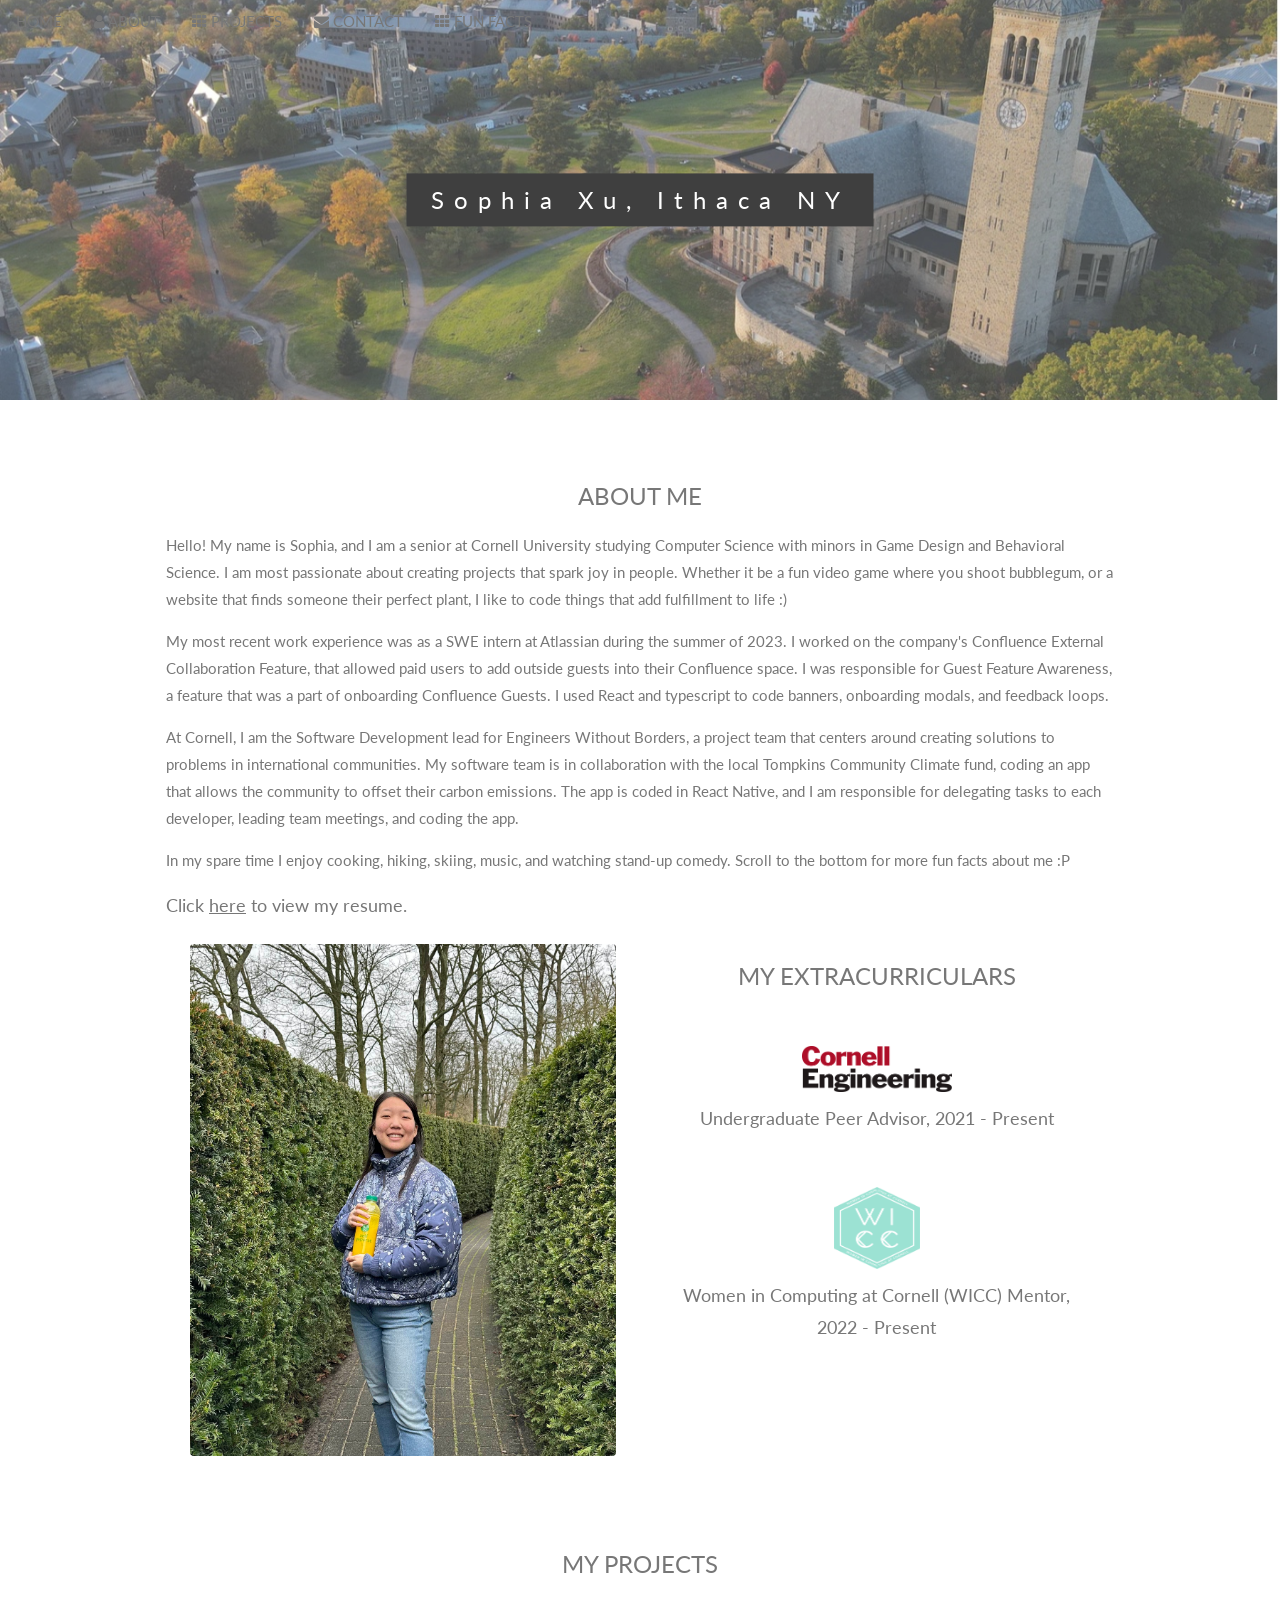
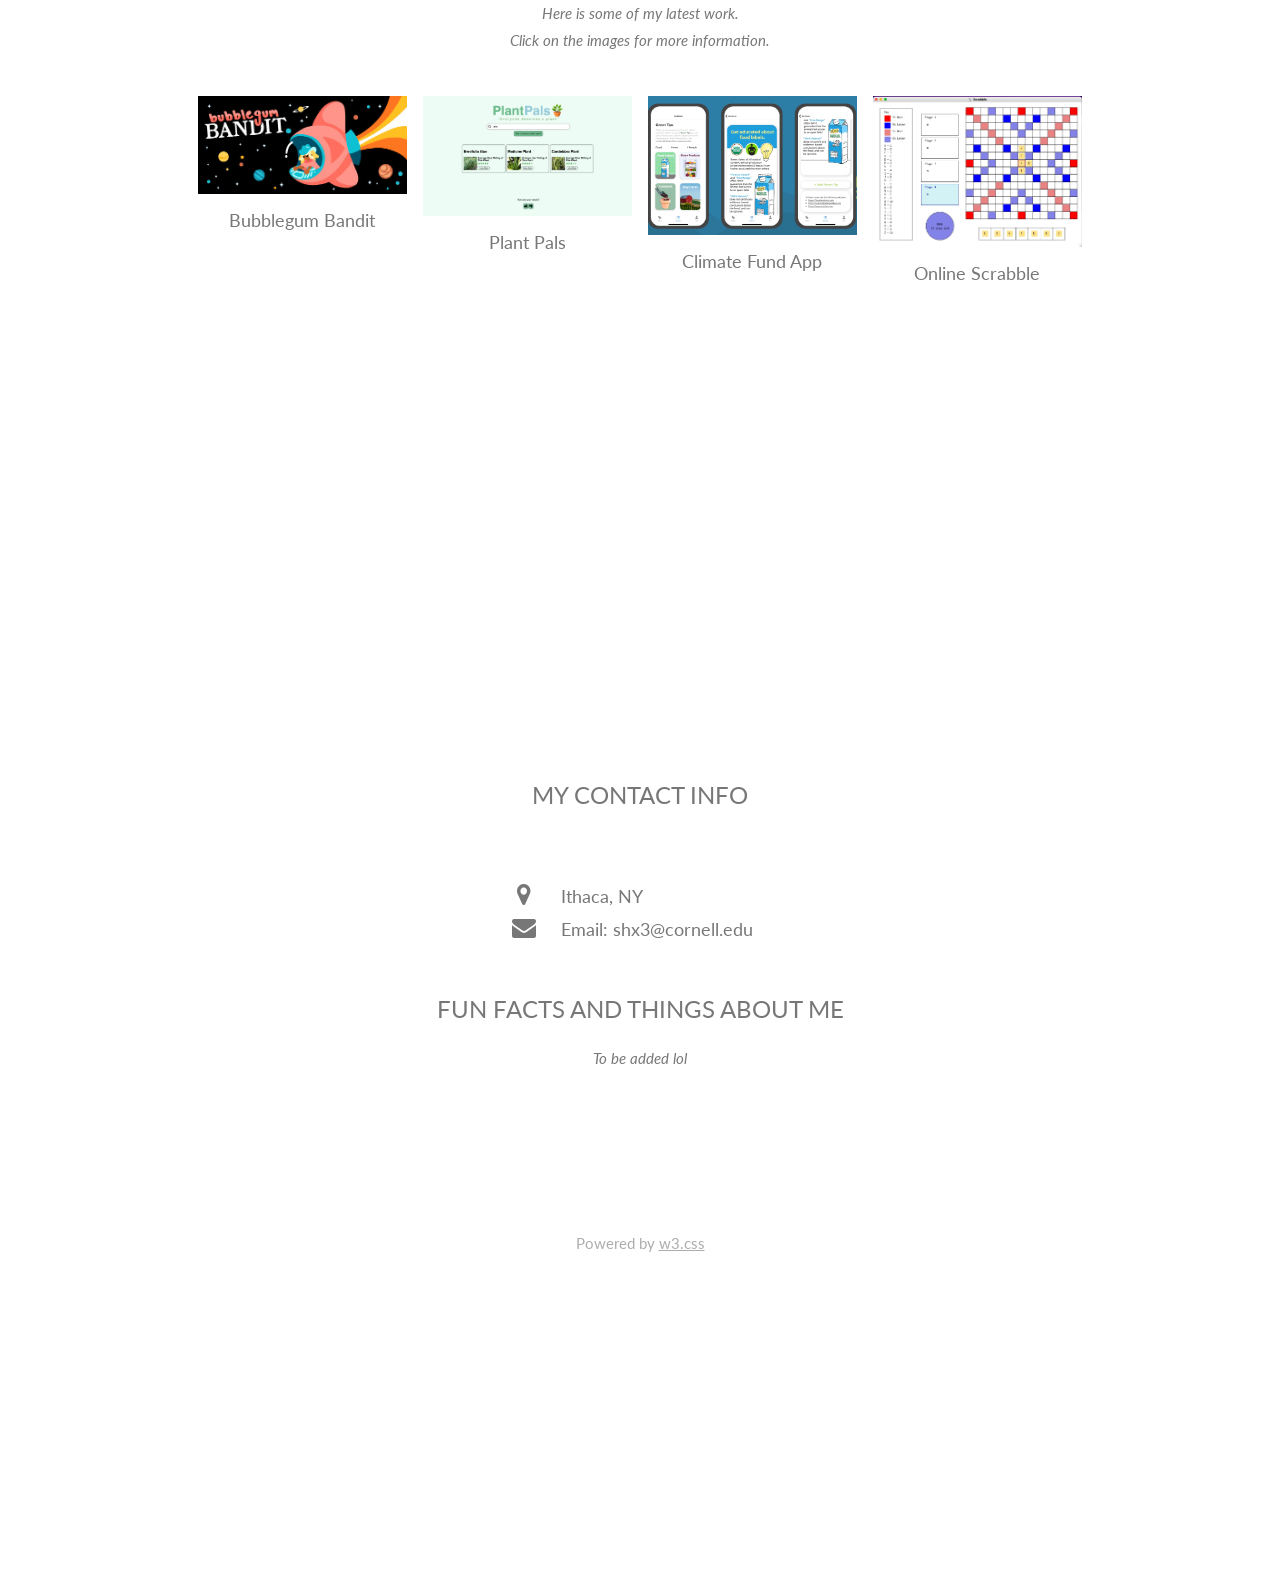
==== index.html @ 461d2df8 "getting rid of number" ====
<!DOCTYPE html>
<html>
<title>Sophia Xu</title>
<meta charset="UTF-8">
<meta name="viewport" content="width=device-width, initial-scale=1">
<link rel="stylesheet" href="https://www.w3schools.com/w3css/4/w3.css">
<link rel="stylesheet" href="https://fonts.googleapis.com/css?family=Lato">
<link rel="stylesheet" href="https://cdnjs.cloudflare.com/ajax/libs/font-awesome/4.7.0/css/font-awesome.min.css">
<link rel="stylesheet" href="main.css">

<body>

  <!-- Navigation bar, at the top of the screen -->
  <div class="nav-top">
    <div class="w3-bar" id="myNavbar">
      <a class="w3-bar-item w3-button w3-hover-black w3-hide-medium w3-hide-large w3-right" href="javascript:void(0);"
        onclick="toggleFunction()" title="Toggle Navigation Menu">
        <i class="fa fa-bars"></i>
      </a>
      <a href="#home" class="w3-bar-item w3-button">HOME</a>
      <a href="#about" class="w3-bar-item w3-button w3-hide-small"><i class="fa fa-user"></i> ABOUT</a>
      <a href="#portfolio" class="w3-bar-item w3-button w3-hide-small"><i class="fa fa-th"></i> PROJECTS</a>
      <a href="#contact" class="w3-bar-item w3-button w3-hide-small"><i class="fa fa-envelope"></i> CONTACT</a>
      <a href="#funFacts" class="w3-bar-item w3-button w3-hide-small"><i class="fa fa-th"></i> FUN FACTS</a>
    </div>

    <!-- Navbar on small screens -->
    <div id="navDemo" class="w3-bar-block w3-white w3-hide w3-hide-large w3-hide-medium">
      <a href="#about" class="w3-bar-item w3-button" onclick="toggleFunction()">ABOUT</a>
      <a href="#portfolio" class="w3-bar-item w3-button" onclick="toggleFunction()">PROJECTS</a>
      <a href="#contact" class="w3-bar-item w3-button" onclick="toggleFunction()">CONTACT</a>
      <a href="#funFacts" class="w3-bar-item w3-button" onclick="toggleFunction()">FUN FACTS</a>
    </div>
  </div>

  <!-- First Parallax Image with Logo Text -->
  <div class="bgimg-1 w3-display-container w3-opacity-min" id="home">
    <div class="w3-display-middle" style="white-space:nowrap;">
      <span class="w3-center w3-padding-large w3-black w3-xlarge w3-wide w3-animate-opacity">Sophia <span
          class="w3-hide-small">Xu, Ithaca NY</span>
    </div>
  </div>

  <!-- Container (About Section) -->
  <div class="w3-content w3-container w3-padding-64" id="about">
    <h3 class="w3-center">ABOUT ME</h3>
    <p>Hello! My name is Sophia, and I am a senior at Cornell University studying
      Computer Science with minors in Game Design and Behavioral Science. I am most passionate about
      creating projects that spark joy in people. Whether it be a fun video game where you shoot bubblegum, or
      a website that finds someone their perfect plant, I like to code things that add fulfillment to life :) </p>
    <p>My most recent work experience was as a
      SWE intern at Atlassian during the summer of 2023. I worked on the company's Confluence External Collaboration
      Feature,
      that allowed paid users to add outside guests into their Confluence space. I was responsible for Guest Feature
      Awareness,
      a feature that was a part of onboarding Confluence Guests. I used React and typescript to code banners, onboarding
      modals, and feedback loops.
    </p>
    <p>At Cornell, I am the Software Development lead for Engineers Without Borders, a project team that centers around
      creating solutions to problems in international communities. My software team is in collaboration with the local
      Tompkins
      Community Climate fund, coding an app that allows the community to offset their carbon emissions. The app is coded
      in React
      Native, and I am responsible for delegating tasks to each developer, leading team meetings, and coding
      the
      app.
    </p>
    In my spare time I enjoy cooking, hiking,
    skiing, music, and watching stand-up comedy. Scroll to the bottom for more fun facts about me :P</p>
    <h5>Click <a href="https://drive.google.com/file/d/1Q5O84pwkbT2exUY-fGKx2P0pLWuZEbVf/view?usp=sharing"
        title="resume" target="_blank" class="w3-hover-text-green">here</a> to view my resume.</h5>
    <div class="w3-row">
      <div class="w3-col m6 w3-center w3-padding-large">
        <img src="images/myphoto.jpg" class="w3-round w3-image" alt="Photo of Me" width="500" height="250">
      </div>

      <!-- Hide this text on small devices -->
      <div class="w3-col m6 w3-hide-small w3-padding-large Ecolumn">
        <h3 class="w3-center">MY EXTRACURRICULARS</h3>
        <div class="w3-col">
          <img src="images/CornellEngineering.png" class="EImage" alt="Cornell Engineering Photo">
          <h5 class="Etext">Undergraduate Peer Advisor, 2021 - Present</h5>
        </div>
        <div class="w3-col">
          <img src="images/wicc.png" class="WICCImage" alt="WICC Photo">
          <h5 class="Etext">Women in Computing at Cornell (WICC) Mentor, 2022 - Present</h5>
        </div>
      </div>
    </div>

    <!-- Container (Portfolio Section) -->
    <div class="w3-content w3-container w3-padding-64" id="portfolio">
      <h3 class="w3-center">MY PROJECTS</h3>
      <p class="w3-center"><em>Here is some of my latest work.<br> Click on the images for more information.</em></p>
      <br>

      <!-- Responsive Grid. Four columns on tablets, laptops and desktops. Will stack on mobile devices/small screens (100% width) -->
      <div class="w3-row-padding w3-center">
        <div class="w3-col m3">
          <img src="images/bubblegumBandit.jpeg" style="width:100%"
            onclick="document.getElementById('id01').style.display='block'" class="w3-hover-opacity">
          <h5>Bubblegum Bandit</h5>
        </div>

        <div class="w3-col m3">
          <img src="images/plantPalThumb.png" style="width:100%"
            onclick="document.getElementById('id02').style.display='block'" class="w3-hover-opacity">
          <h5>Plant Pals</h5>
        </div>

        <div class="w3-col m3">
          <img src="images/appScreenshot.jpg" style="width:100%"
            onclick="document.getElementById('id03').style.display='block'" class="w3-hover-opacity">
          <h5>Climate Fund App</h5>
        </div>

        <div class="w3-col m3">
          <img src="images/Scrabble.jpg" style="width:100%"
            onclick="document.getElementById('id04').style.display='block'" class="w3-hover-opacity">
          <h5>Online Scrabble</h5>
        </div>

        <!-- The bubblegum bandit Modal -->
        <div id="id01" class="w3-modal">
          <div class="w3-modal-content">
            <div class="w3-container">
              <span onclick="document.getElementById('id01').style.display='none'"
                class="w3-button w3-display-topright">&times;</span>
              <h2>Bubblegum Bandit</h2>
              <img src="images/bubblegumBandit.jpeg">
              <h4><strong>Tools and Skills:</strong> Java, libgdx, Game Development</h4>
              <h5 style="margin-top:0.5cm;">Embody a space pirate who wreaks havoc by flipping gravity and sticking
                enemies with bubblegum!</h5>
              <h6>Bubblegum Bandit is an action platformer that I created alongside seven other team members over the
                span of three months. I was
                responsible for coding much of the physics and player mechanics of the game - most notably,
                all of the gum mechanics (how it shoots, sticks, and feels) were implemented by me. It was coded in
                Java using the libgdx library, and is the project I am most proud of - not only because
                it's my most complex, but it's simply super
                fun to play!
              </h6>
              <h4>Play it on Steam <a href="https://store.steampowered.com/app/2460680/Bubblegum_Bandit/" title="steam"
                  target="_blank" class="w3-hover-text-green">here!</a></h4>
            </div>
          </div>
        </div>

        <!-- The Plant Pals Modal -->
        <div id="id02" class="w3-modal">
          <div class="w3-modal-content">
            <div class="w3-container">
              <span onclick="document.getElementById('id02').style.display='none'"
                class="w3-button w3-display-topright">&times;</span>
              <h2>Plant Pals</h2>
              <img style="width:60%" src="images/plantPalThumb.png">
              <h4><strong>Tools and Skills:</strong> Python, Javascript, HTML/CSS</h4>
              <h5 style="margin-top:0.5cm;">Everyone Deserves a Plant</h5>
              <h6>Plant Pals operates as a search engine that allows users to find their ideal indoor plant depending on
                the characteristics they search (ie has flowers, little watering, etc.). The backend utilized text
                querying concepts
                such as cosine similarity and jaccard to match the user's typed input to a plant's description.
                Additionally,
                Rocchio's algorithm was
                used so that users could improve their search results depending on whether they liked the ones they were
                given.
              </h6>
              <h4>Github repo <a href="https://github.com/lyradsouza/4300-Plant-Pals" title="repo" target="_blank"
                  class="w3-hover-text-green">here</a></h4>
            </div>
          </div>
        </div>

        <!-- The Climate Fund Modal -->
        <div id="id03" class="w3-modal">
          <div class="w3-modal-content">
            <div class="w3-container">
              <span onclick="document.getElementById('id03').style.display='none'"
                class="w3-button w3-display-topright">&times;</span>
              <h2>Climate Fund App</h2>
              <img style="height:50%; width:60%; margin-bottom: 1cm;" src="images/appScreenshot.jpg">
              <img style="height:50%; width:60%" src="images/react.jpg">
              <h4><strong>Tools and Skills:</strong> React Native, Team Leadership, Organization</h4>
              <h6>This app is a project I've made with my project team, Engineers Without Borders. It is
                in collaboration with the Thompkins Finger Lakes Climate Fund. Using the app, users can offset their
                carbon emissions by donating a corresponding amount of money to the Climate Fund, which
                uses the money to support local green projects. I am the
                Software Lead of the project, using Jira to delegate tasks and ensuring communication
                between the designers and programmers on the team. Within the code, I was responsible for
                ensuring the app could scale across all device sizes, as well as coding a large part of the users
                personal
                profile and history.
              </h6>
              <h4 style="margin-bottom: 2cm;">It is coming to the App Store soon!</h4>
            </div>
          </div>
        </div>

        <!-- The Online Scrabble Modal -->
        <div id="id04" class="w3-modal">
          <div class="w3-modal-content">
            <div class="w3-container">
              <span onclick="document.getElementById('id04').style.display='none'"
                class="w3-button w3-display-topright">&times;</span>
              <h2>Online Scrabble</h2>
              <img style="width:60%" src="images/Scrabble.jpg">
              <h4><strong>Tools and Skills:</strong> OCaml, OCaml graphics</h4>
              <h6>This game mimics online Scrabble, in which players can pass a computer around
                to play. It was coded in Ocaml, a functional programming language, and displayed using
                OCaml graphics. I worked with two others on this project.
                I coded the functionality of the player tiles, ie how the user clicks
                and drags them, as well as how each player's tiles are stored in the backend. The game
                also has an automated scoring system, which I contributed a large part of.
              </h6>
              <h4>Github repo <a href="https://github.com/sophiahxu/Online_scrabble" title="repo" target="_blank"
                  class="w3-hover-text-green">here</a></h4>
            </div>
          </div>
        </div>
      </div>

      <!-- Modal for full size images on click-->
      <div id="modal01" class="w3-modal w3-black" onclick="this.style.display='none'">
        <span class="w3-button w3-large w3-black w3-display-topright" title="Close Modal Image"><i
            class="fa fa-remove"></i></span>
        <div class="w3-modal-content w3-animate-zoom w3-center w3-transparent w3-padding-64">
          <img id="img01" class="w3-image">
          <p id="caption" class="w3-opacity w3-large"></p>
        </div>
      </div>

      <!-- Third Parallax Image with Portfolio Text -->
      <div class="bgimg-3 w3-display-container w3-opacity-min">
        <div class="w3-display-middle">
          <span class="w3-xxlarge w3-text-white w3-wide">CONTACT</span>
        </div>
      </div>

      <!-- Container (Contact Section) -->
      <div class="w3-content w3-container w3-padding-64" id="contact">
        <h3 class="w3-center">MY CONTACT INFO</h3>
        <div class="w3-row w3-padding-32 w3-section">
          <div class="w3-col m4 w3-container">
            <img src="images/space.jpg" class="w3-image w3-round" style="width:100%">
          </div>
          <div class="w3-col m8 w3-panel">
            <div class="w3-large w3-margin-bottom">
              <i class="fa fa-map-marker fa-fw w3-hover-text-black w3-xlarge w3-margin-right"></i> Ithaca, NY<br>
              <i class="fa fa-envelope fa-fw w3-hover-text-black w3-xlarge w3-margin-right"></i> Email:
              shx3@cornell.edu<br>
            </div>
          </div>

          <div class="w3-content w3-container w3-padding-64" id="funFacts">
            <h3 class="w3-center">FUN FACTS AND THINGS ABOUT ME</h3>
            <p class="w3-center"><em>To be added lol</em></p>
          </div>

          <!-- Footer -->
          <footer class="w3-center w3-padding-64 w3-opacity w3-hover-opacity-off">
            <p>Powered by <a href="https://www.w3schools.com/w3css/default.asp" title="W3.CSS" target="_blank"
                class="w3-hover-text-green">w3.css</a></p>
          </footer>

          <script>
            // Modal Image Gallery
            function onClick(element) {
              document.getElementById("img01").src = element.src;
              document.getElementById("modal01").style.display = "block";
              var captionText = document.getElementById("caption");
              captionText.innerHTML = element.alt;
            }

            // Change style of navbar on scroll
            window.onscroll = function () { myFunction() };
            function myFunction() {
              var navbar = document.getElementById("myNavbar");
              if (document.body.scrollTop > 100 || document.documentElement.scrollTop > 100) {
                navbar.className = "w3-bar" + " w3-card" + " w3-animate-top" + " w3-white";
              } else {
                navbar.className = navbar.className.replace(" w3-card w3-animate-top w3-white", "");
              }
            }

            // Used to toggle the menu on small screens when clicking on the menu button
            function toggleFunction() {
              var x = document.getElementById("navDemo");
              if (x.className.indexOf("w3-show") == -1) {
                x.className += " w3-show";
              } else {
                x.className = x.className.replace(" w3-show", "");
              }
            }
          </script>

</body>

</html>
---- main.css ----
body,
  h1,
  h2,
  h3,
  h4,
  h5,
  h6 {
    font-family: "Lato", sans-serif;
  }

  body,
  html {
    height: 100%;
    color: #777;
    line-height: 1.8;
  }

  /* Create a Parallax Effect */
  .bgimg-1,
  .bgimg-2,
  .bgimg-3 {
    background-attachment: fixed;
    background-position: center;
    background-repeat: no-repeat;
    background-size: cover;
  }

  /* First image (Logo. Full height) */
  .bgimg-1 {
    background-image: url('images/Cornell_img.jpg');
    min-height: 100%;
  }

  /* Second image (Portfolio) */
  .bgimg-2 {
    background-image: url("images/Cornell_img.jpg");
    min-height: 400px;
  }

  /* Third image (Contact) */
  .bgimg-3 {
    background-image: url("images/Falls.jpg");
    min-height: 400px;
  }

  .w3-wide {
    letter-spacing: 10px;
  }

  .w3-hover-opacity {
    cursor: pointer;
  }

  /* Turn off parallax scrolling for tablets and phones */
  @media only screen and (max-device-width: 1600px) {

    .bgimg-1,
    .bgimg-2,
    .bgimg-3 {
      background-attachment: scroll;
      min-height: 400px;
    }
  }

  .EImage {
    display: block;
    margin-left: auto;
    margin-right: auto;
    width: 35%;
    height: 45%
  }

  .WICCImage {
    display: block;
    margin-left: auto;
    margin-right: auto;
    width: 20%;
    height: 45%
  }

  .Etext {
    padding-top: "50%";
    text-align: center;
  }

  .Ecolumn {
    display: flex;
    justify-content: space-between;
    flex-direction: column;
    height: 450px;
  }

  .nav-top {
    position: fixed;
    width: 100%;
    z-index: 1;
    top: 0
  }
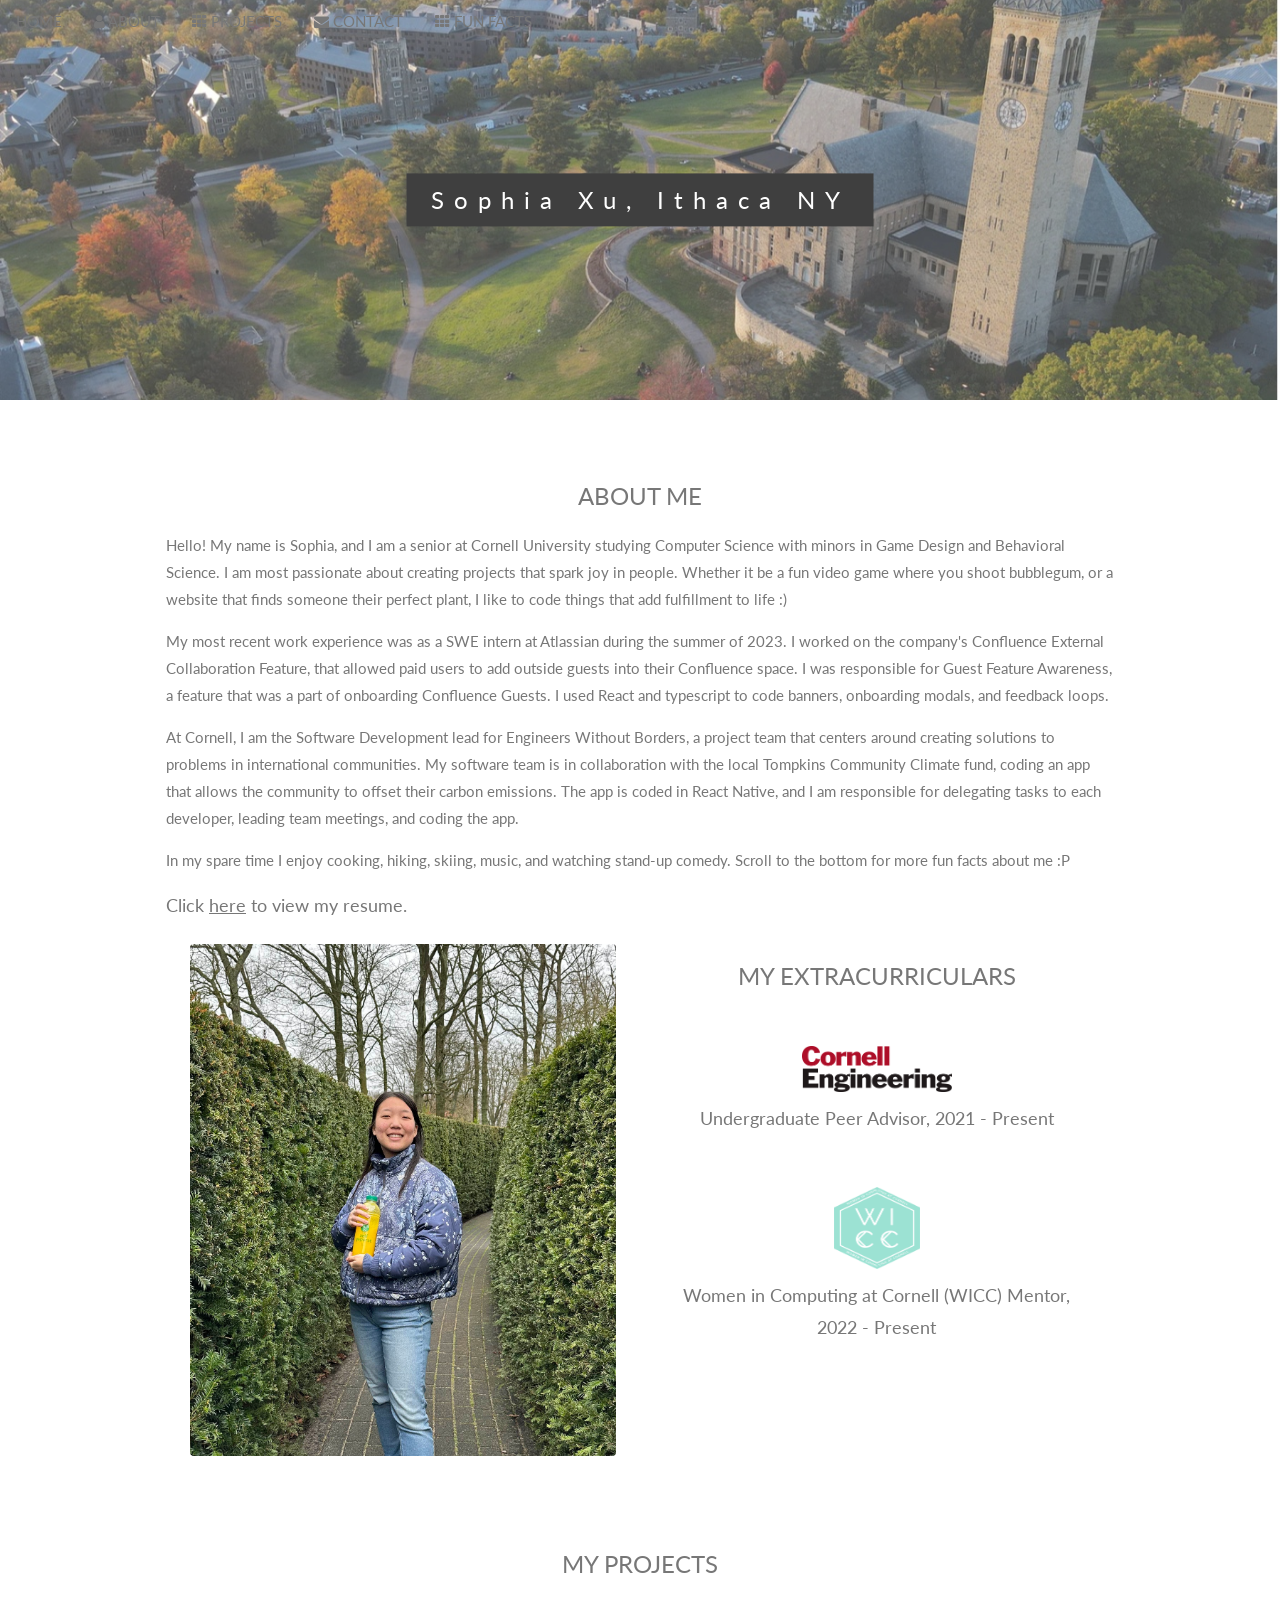
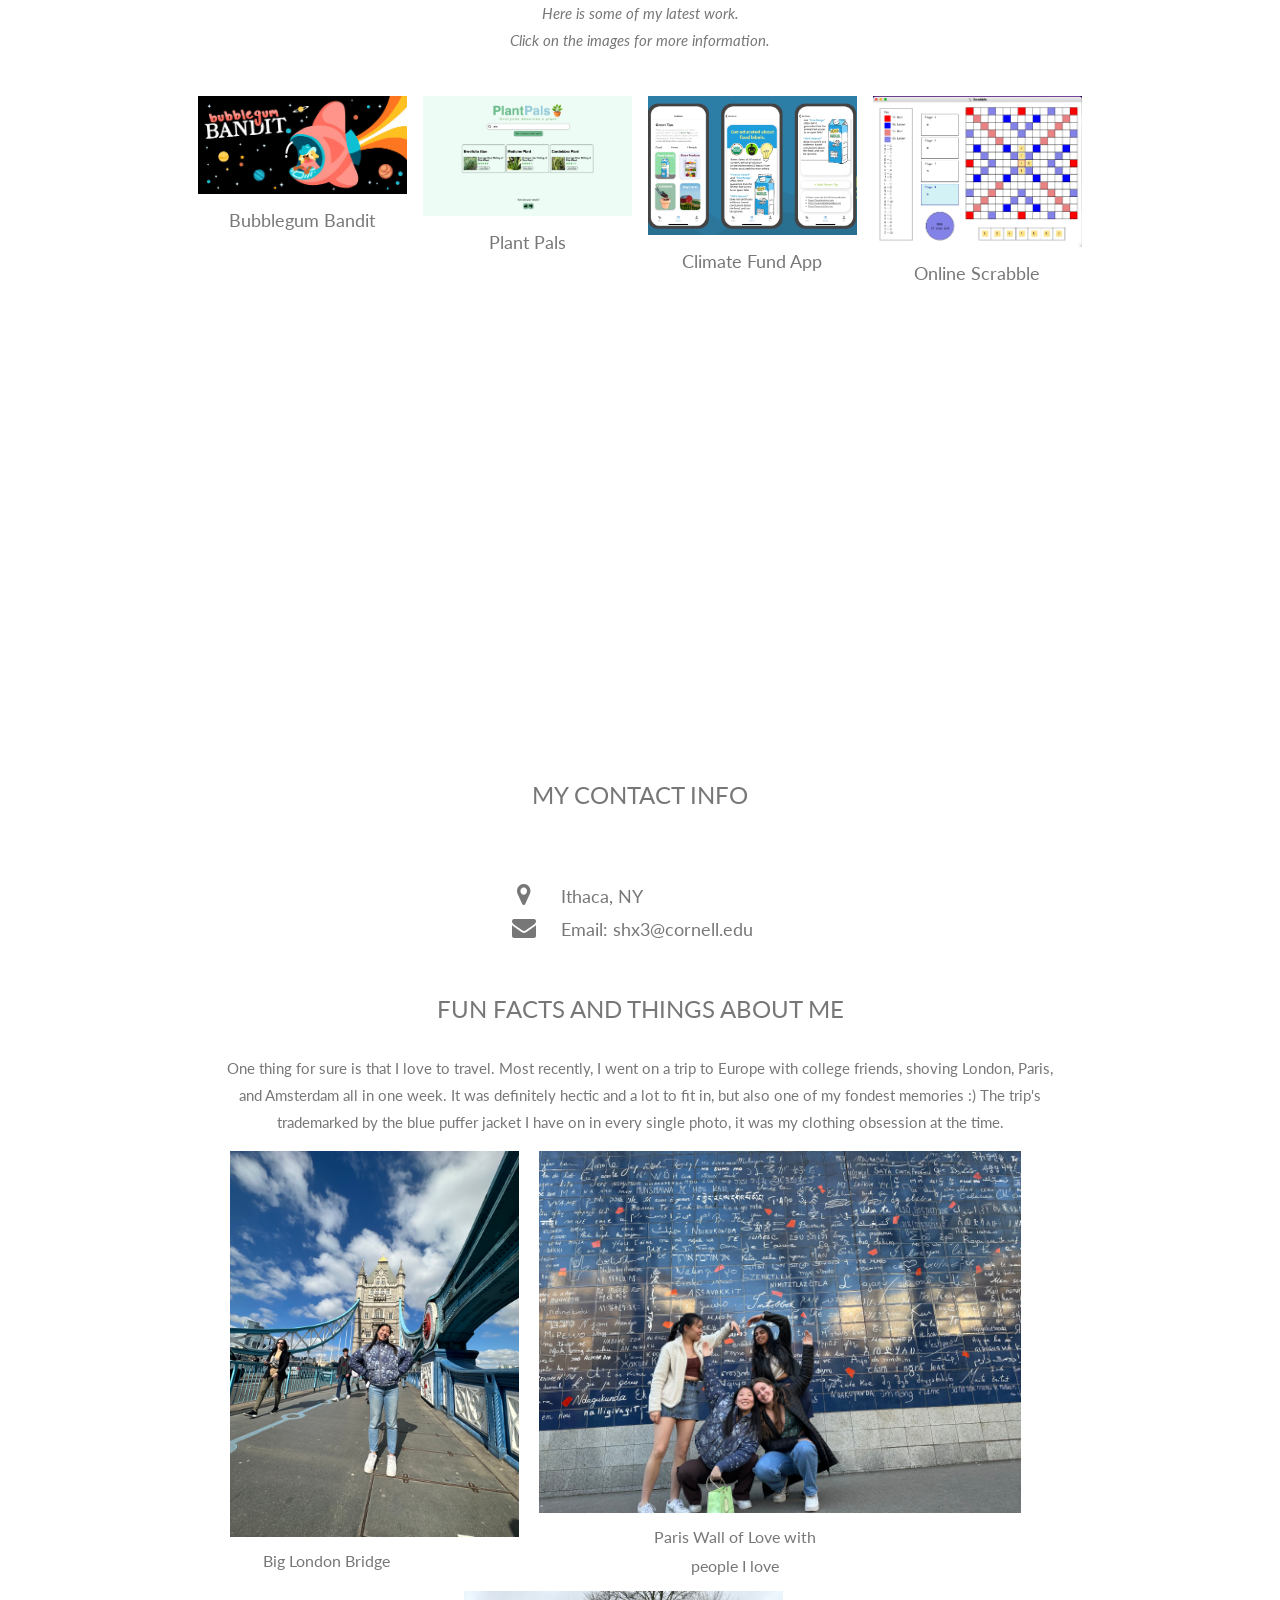
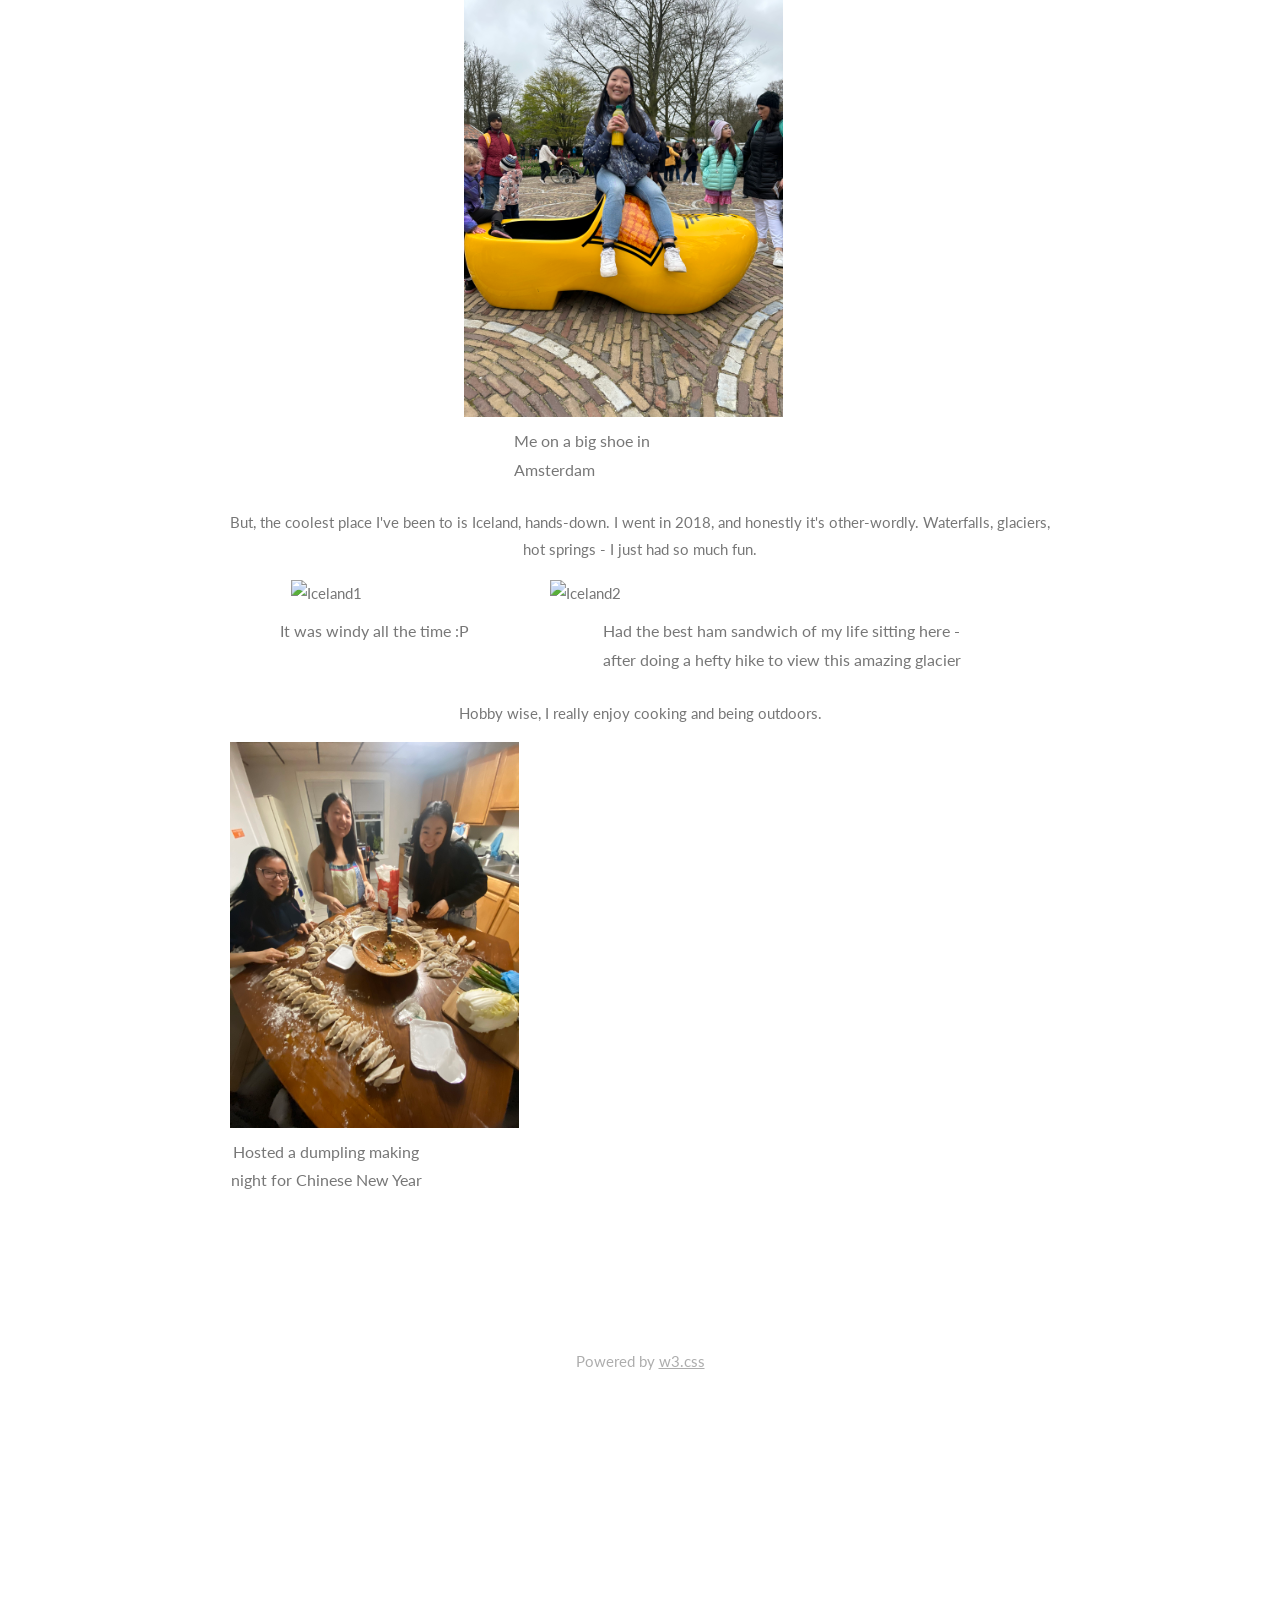
==== commit 409760c7: "some fun facts" ====
--- a/index.html
+++ b/index.html
@@ -67,8 +67,8 @@
     </p>
     In my spare time I enjoy cooking, hiking,
     skiing, music, and watching stand-up comedy. Scroll to the bottom for more fun facts about me :P</p>
-    <h5>Click <a href="https://drive.google.com/file/d/1Q5O84pwkbT2exUY-fGKx2P0pLWuZEbVf/view?usp=sharing"
-        title="resume" target="_blank" class="w3-hover-text-green">here</a> to view my resume.</h5>
+    <h5>Click <a href="images/SophiaXuResume.pdf" title="resume" target="_blank" class="w3-hover-text-green">here</a> to
+      view my resume.</h5>
     <div class="w3-row">
       <div class="w3-col m6 w3-center w3-padding-large">
         <img src="images/myphoto.jpg" class="w3-round w3-image" alt="Photo of Me" width="500" height="250">
@@ -252,7 +252,52 @@
 
           <div class="w3-content w3-container w3-padding-64" id="funFacts">
             <h3 class="w3-center">FUN FACTS AND THINGS ABOUT ME</h3>
-            <p class="w3-center"><em>To be added lol</em></p>
+            <div class="w3-row-padding w3-center">
+              <p>One thing for sure is that I love to travel. Most recently, I went on a trip to Europe with college
+                friends, shoving London, Paris, and Amsterdam all in one week. It was definitely hectic and a lot to fit
+                in, but
+                also one of my fondest memories :) The trip's trademarked by the blue puffer jacket I have on in every
+                single
+                photo, it was my clothing obsession at the time.
+              </p>
+              <div class="w3-col m3">
+                <img src="images/london.jpg" alt="Me in London" style="width:150%;">
+                <h6>Big London Bridge</h6>
+              </div>
+
+              <div class="w3-col m3">
+                <img src="images/paris.jpg" alt="Friends and I at Paris Wall of Love"
+                  style="width:250%; margin-left: 100px;">
+                <h6 style="margin-left: 200px; width:100%">Paris Wall of Love with people I love</h6>
+              </div>
+            </div>
+            <div class="w3-col m3">
+              <img src="images/amsterdam.jpg" alt="Me on Big Shoe" style="width:150%; margin-left: 250px;">
+              <h6 style="margin-left: 300px; width: 100%">Me on a big shoe in Amsterdam</h6>
+            </div>
+            <div class="w3-row-padding w3-center">
+              <p>But, the coolest place I've been to is Iceland, hands-down. I went in 2018, and honestly it's
+                other-wordly. Waterfalls, glaciers, hot springs - I just had so much fun.
+              </p>
+              <div class="w3-col m3">
+                <img src="images/iceland1.jpg" alt="Iceland1" style="width:150%;">
+                <h6 style="width: 150%;">It was windy all the time :P</h6>
+              </div>
+
+              <div class="w3-col m3">
+                <img src="images/iceland2.jpg" alt="Iceland2" style="width:250%; margin-left: 100px;">
+                <h6 style="margin-left: 150px; width:200%">Had the best
+                  ham sandwich of my life sitting here - after doing a hefty hike to view this amazing glacier</h6>
+              </div>
+            </div>
+            <div class="w3-row-padding w3-center">
+              <p>Hobby wise, I really enjoy cooking and being outdoors.
+              </p>
+              <div class="w3-col m3">
+                <img src="images/dumplingMaking.jpg" alt="Me in London" style="width:150%;">
+                <h6>Hosted a dumpling making night for Chinese New Year</h6>
+              </div>
+            </div>
           </div>
 
           <!-- Footer -->
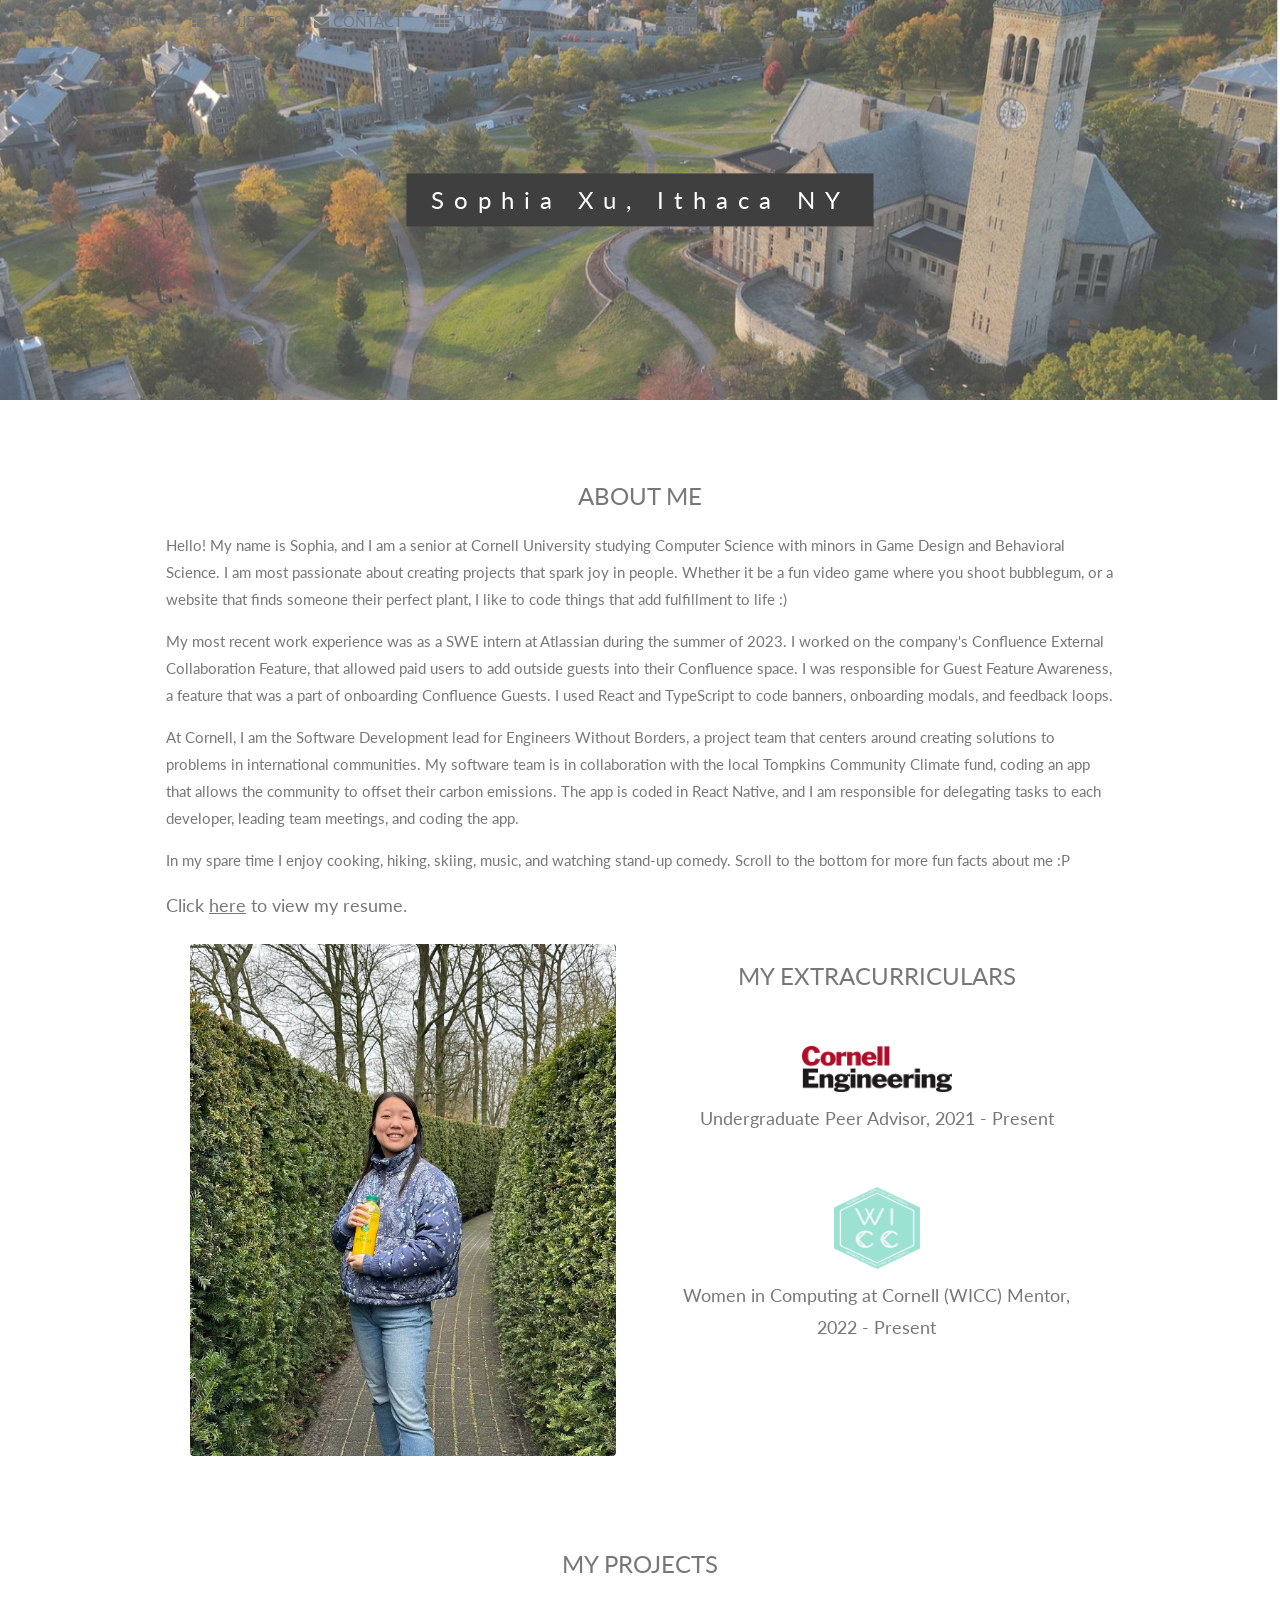
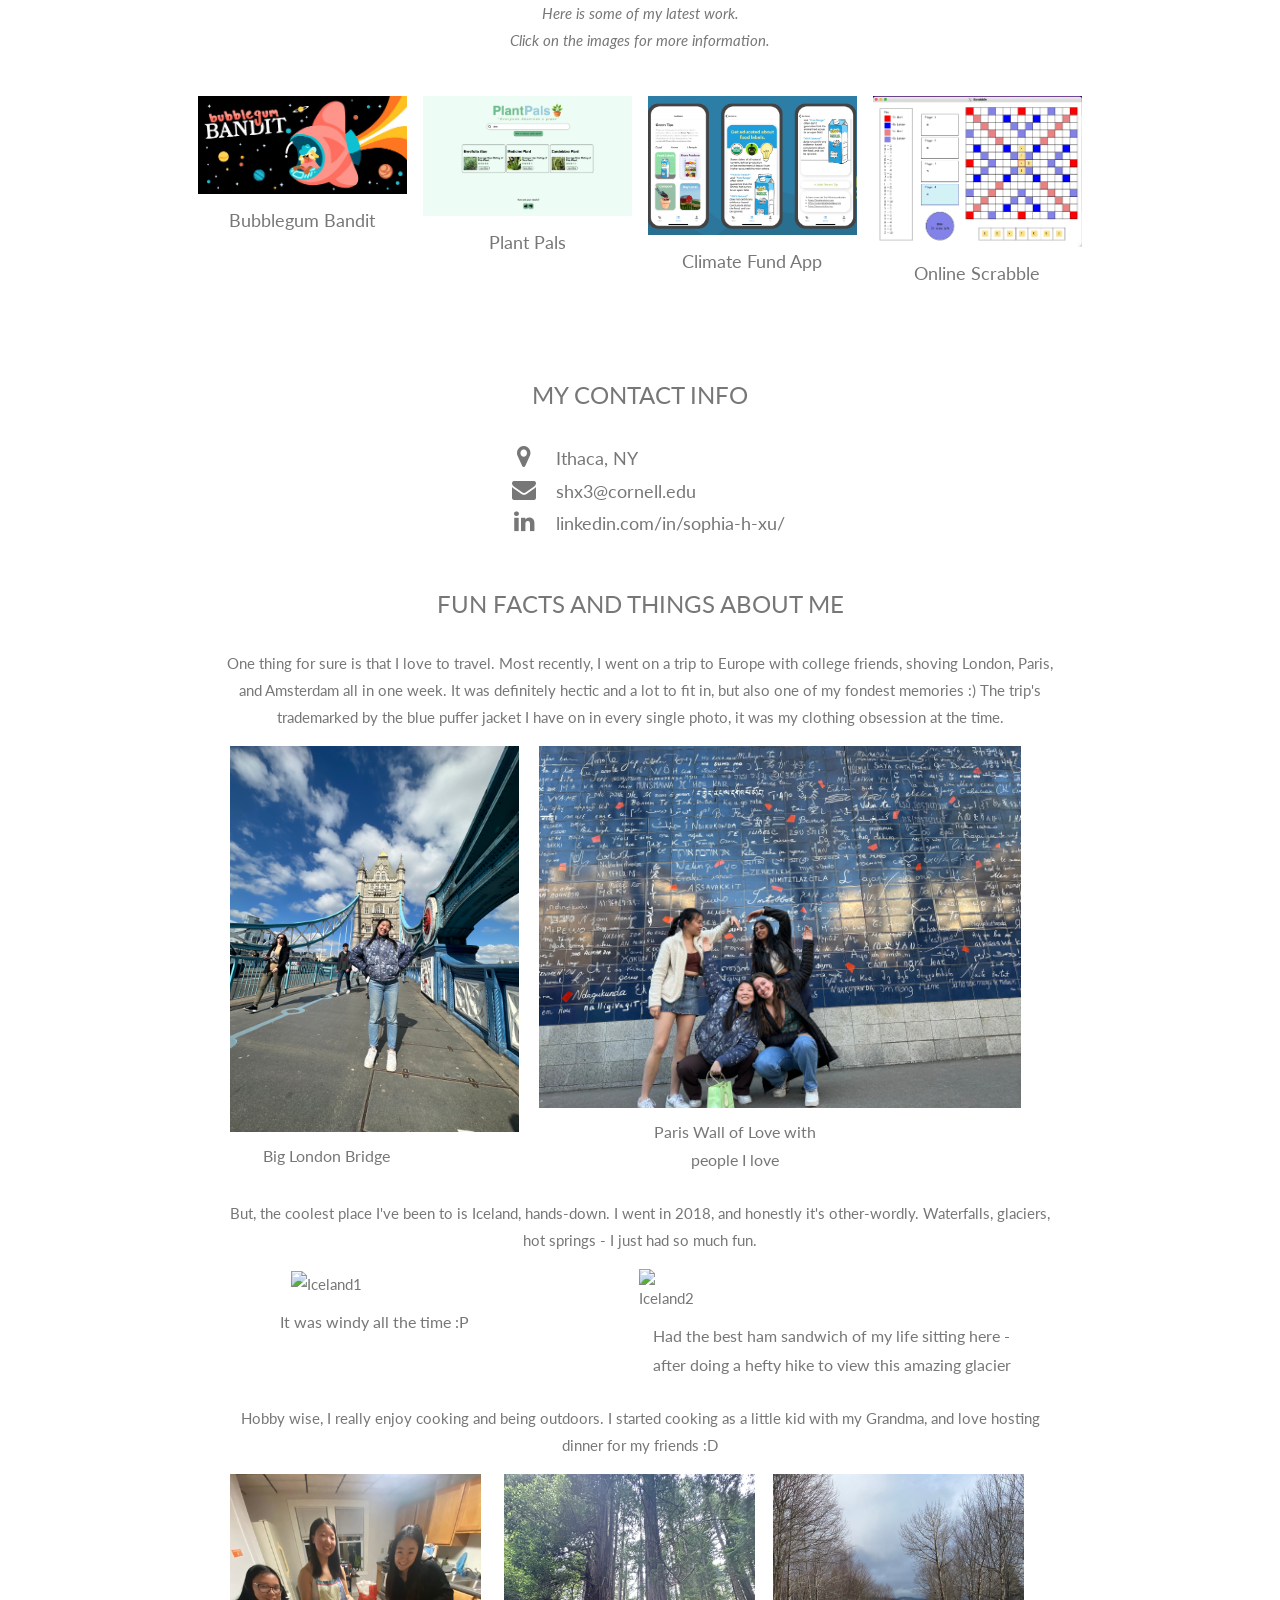
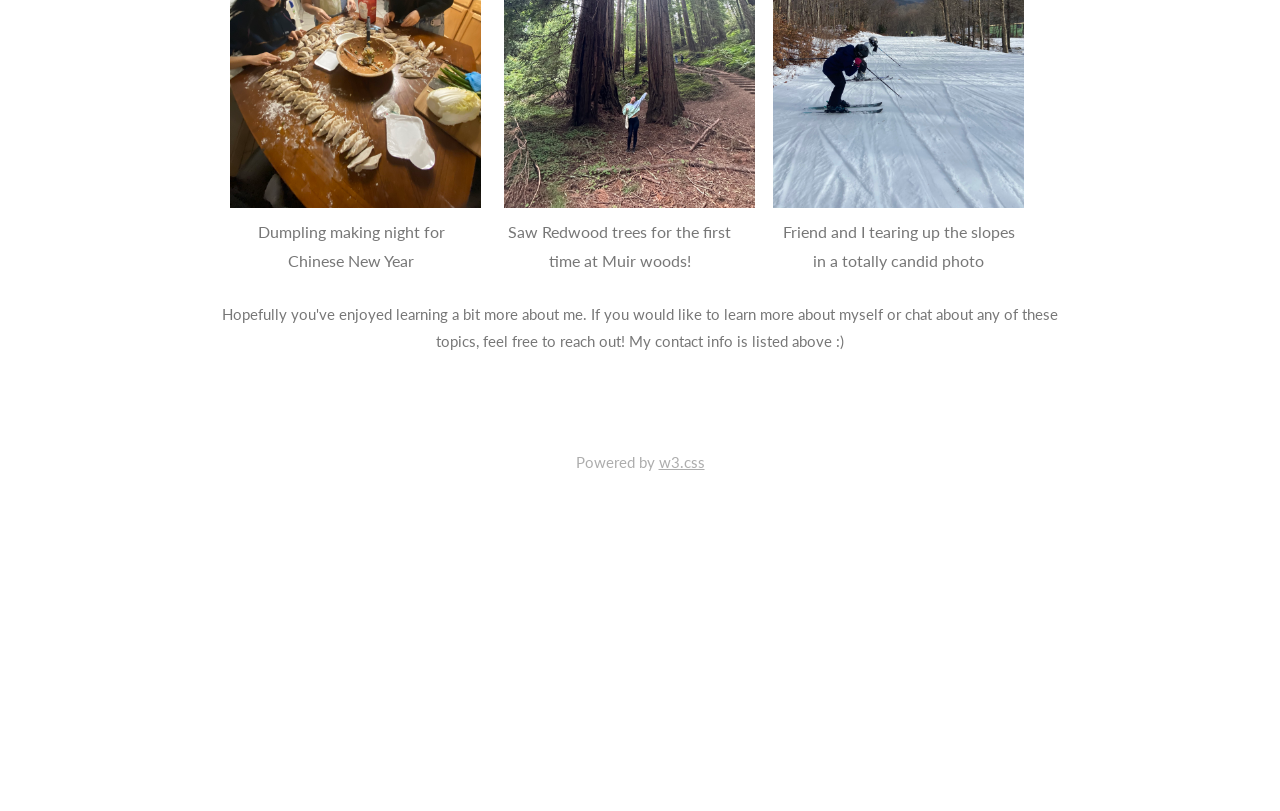
==== commit b4c2f1d3: "finishing website" ====
--- a/index.html
+++ b/index.html
@@ -53,7 +53,7 @@
       Feature,
       that allowed paid users to add outside guests into their Confluence space. I was responsible for Guest Feature
       Awareness,
-      a feature that was a part of onboarding Confluence Guests. I used React and typescript to code banners, onboarding
+      a feature that was a part of onboarding Confluence Guests. I used React and TypeScript to code banners, onboarding
       modals, and feedback loops.
     </p>
     <p>At Cornell, I am the Software Development lead for Engineers Without Borders, a project team that centers around
@@ -228,76 +228,79 @@
         </div>
       </div>
 
-      <!-- Third Parallax Image with Portfolio Text -->
-      <div class="bgimg-3 w3-display-container w3-opacity-min">
-        <div class="w3-display-middle">
-          <span class="w3-xxlarge w3-text-white w3-wide">CONTACT</span>
-        </div>
-      </div>
-
       <!-- Container (Contact Section) -->
       <div class="w3-content w3-container w3-padding-64" id="contact">
         <h3 class="w3-center">MY CONTACT INFO</h3>
-        <div class="w3-row w3-padding-32 w3-section">
-          <div class="w3-col m4 w3-container">
-            <img src="images/space.jpg" class="w3-image w3-round" style="width:100%">
-          </div>
-          <div class="w3-col m8 w3-panel">
-            <div class="w3-large w3-margin-bottom">
-              <i class="fa fa-map-marker fa-fw w3-hover-text-black w3-xlarge w3-margin-right"></i> Ithaca, NY<br>
-              <i class="fa fa-envelope fa-fw w3-hover-text-black w3-xlarge w3-margin-right"></i> Email:
-              shx3@cornell.edu<br>
-            </div>
-          </div>
-
-          <div class="w3-content w3-container w3-padding-64" id="funFacts">
-            <h3 class="w3-center">FUN FACTS AND THINGS ABOUT ME</h3>
-            <div class="w3-row-padding w3-center">
-              <p>One thing for sure is that I love to travel. Most recently, I went on a trip to Europe with college
-                friends, shoving London, Paris, and Amsterdam all in one week. It was definitely hectic and a lot to fit
-                in, but
-                also one of my fondest memories :) The trip's trademarked by the blue puffer jacket I have on in every
-                single
-                photo, it was my clothing obsession at the time.
-              </p>
-              <div class="w3-col m3">
-                <img src="images/london.jpg" alt="Me in London" style="width:150%;">
-                <h6>Big London Bridge</h6>
-              </div>
-
-              <div class="w3-col m3">
-                <img src="images/paris.jpg" alt="Friends and I at Paris Wall of Love"
-                  style="width:250%; margin-left: 100px;">
-                <h6 style="margin-left: 200px; width:100%">Paris Wall of Love with people I love</h6>
-              </div>
-            </div>
-            <div class="w3-col m3">
-              <img src="images/amsterdam.jpg" alt="Me on Big Shoe" style="width:150%; margin-left: 250px;">
-              <h6 style="margin-left: 300px; width: 100%">Me on a big shoe in Amsterdam</h6>
-            </div>
-            <div class="w3-row-padding w3-center">
-              <p>But, the coolest place I've been to is Iceland, hands-down. I went in 2018, and honestly it's
-                other-wordly. Waterfalls, glaciers, hot springs - I just had so much fun.
-              </p>
-              <div class="w3-col m3">
-                <img src="images/iceland1.jpg" alt="Iceland1" style="width:150%;">
-                <h6 style="width: 150%;">It was windy all the time :P</h6>
-              </div>
-
-              <div class="w3-col m3">
-                <img src="images/iceland2.jpg" alt="Iceland2" style="width:250%; margin-left: 100px;">
-                <h6 style="margin-left: 150px; width:200%">Had the best
-                  ham sandwich of my life sitting here - after doing a hefty hike to view this amazing glacier</h6>
-              </div>
-            </div>
-            <div class="w3-row-padding w3-center">
-              <p>Hobby wise, I really enjoy cooking and being outdoors.
-              </p>
-              <div class="w3-col m3">
-                <img src="images/dumplingMaking.jpg" alt="Me in London" style="width:150%;">
-                <h6>Hosted a dumpling making night for Chinese New Year</h6>
-              </div>
-            </div>
+        <div class="w3-col m4 w3-container">
+        </div>
+        <div class="w3-col m8 w3-panel">
+          <div class="w3-large w3-margin-bottom">
+            <i class="fa fa-map-marker fa-fw w3-hover-text-black w3-xlarge w3-margin-right"></i>Ithaca, NY<br>
+            <i class="fa fa-envelope fa-fw w3-hover-text-black w3-xlarge w3-margin-right"></i>shx3@cornell.edu<br>
+            <i
+              class="fa fa-linkedin fa-fw w3-hover-text-black w3-xlarge w3-margin-right"></i>linkedin.com/in/sophia-h-xu/<br>
+          </div>
+        </div>
+
+        <div class="w3-content w3-container w3-padding-64" id="funFacts">
+          <h3 class="w3-center">FUN FACTS AND THINGS ABOUT ME</h3>
+          <div class="w3-row-padding w3-center">
+            <p>One thing for sure is that I love to travel. Most recently, I went on a trip to Europe with college
+              friends, shoving London, Paris, and Amsterdam all in one week. It was definitely hectic and a lot to fit
+              in, but
+              also one of my fondest memories :) The trip's trademarked by the blue puffer jacket I have on in every
+              single
+              photo, it was my clothing obsession at the time.
+            </p>
+            <div class="w3-col m3">
+              <img src="images/london.jpg" alt="Me in London" style="width:150%;">
+              <h6>Big London Bridge</h6>
+            </div>
+            <div class="w3-col m3">
+              <img src="images/paris.jpg" alt="Friends and I at Paris Wall of Love"
+                style="width:250%; margin-left: 100px;">
+              <h6 style="margin-left: 200px; width:100%">Paris Wall of Love with people I love</h6>
+            </div>
+          </div>
+          <div class="w3-row-padding w3-center">
+            <p>But, the coolest place I've been to is Iceland, hands-down. I went in 2018, and honestly it's
+              other-wordly. Waterfalls, glaciers, hot springs - I just had so much fun.
+            </p>
+            <div class="w3-col m3">
+              <img src="images/iceland1.jpg" alt="Iceland1" style="width:200%;">
+              <h6 style="width: 150%;">It was windy all the time :P</h6>
+            </div>
+
+            <div class="w3-col m3">
+              <img src="images/iceland2.jpg" alt="Iceland2" style="width:200%; margin-left: 200px;">
+              <h6 style="margin-left: 200px; width:200%">Had the best
+                ham sandwich of my life sitting here - after doing a hefty hike to view this amazing glacier</h6>
+            </div>
+          </div>
+          <div class="w3-row-padding w3-center">
+            <p>Hobby wise, I really enjoy cooking and being outdoors. I started cooking as a little kid with my Grandma,
+              and love hosting dinner for my friends :D
+            </p>
+            <div class="w3-col m3">
+              <img src="images/dumplingMaking.jpg" alt="Me in London" style="width:130%;">
+              <h6 style="margin-left: 25px; width: 100%">Dumpling making night for Chinese New Year</h6>
+            </div>
+            <div class="w3-col m3">
+              <img src="images/hiking.jpg" alt="Me in London" style="width:130%; margin-left: 65px">
+              <h6 style="margin-left: 60px; width: 125%">Saw Redwood trees for the first time at Muir woods!</h6>
+            </div>
+            <div class="w3-col m3">
+              <img src="images/ski1.jpg" alt="Me in London" style="width:130%; margin-left: 125px">
+              <h6 style="margin-left: 130px; width: 125%">Friend and I tearing up the slopes in a totally candid photo
+              </h6>
+            </div>
+          </div>
+          <div class="w3-row-padding w3-center">
+            <p>Hopefully you've enjoyed learning a bit more about me. If you would like to learn more about myself or
+              chat about any
+              of these topics,
+              feel free to reach out! My contact info is listed above :)
+            </p>
           </div>
 
           <!-- Footer -->
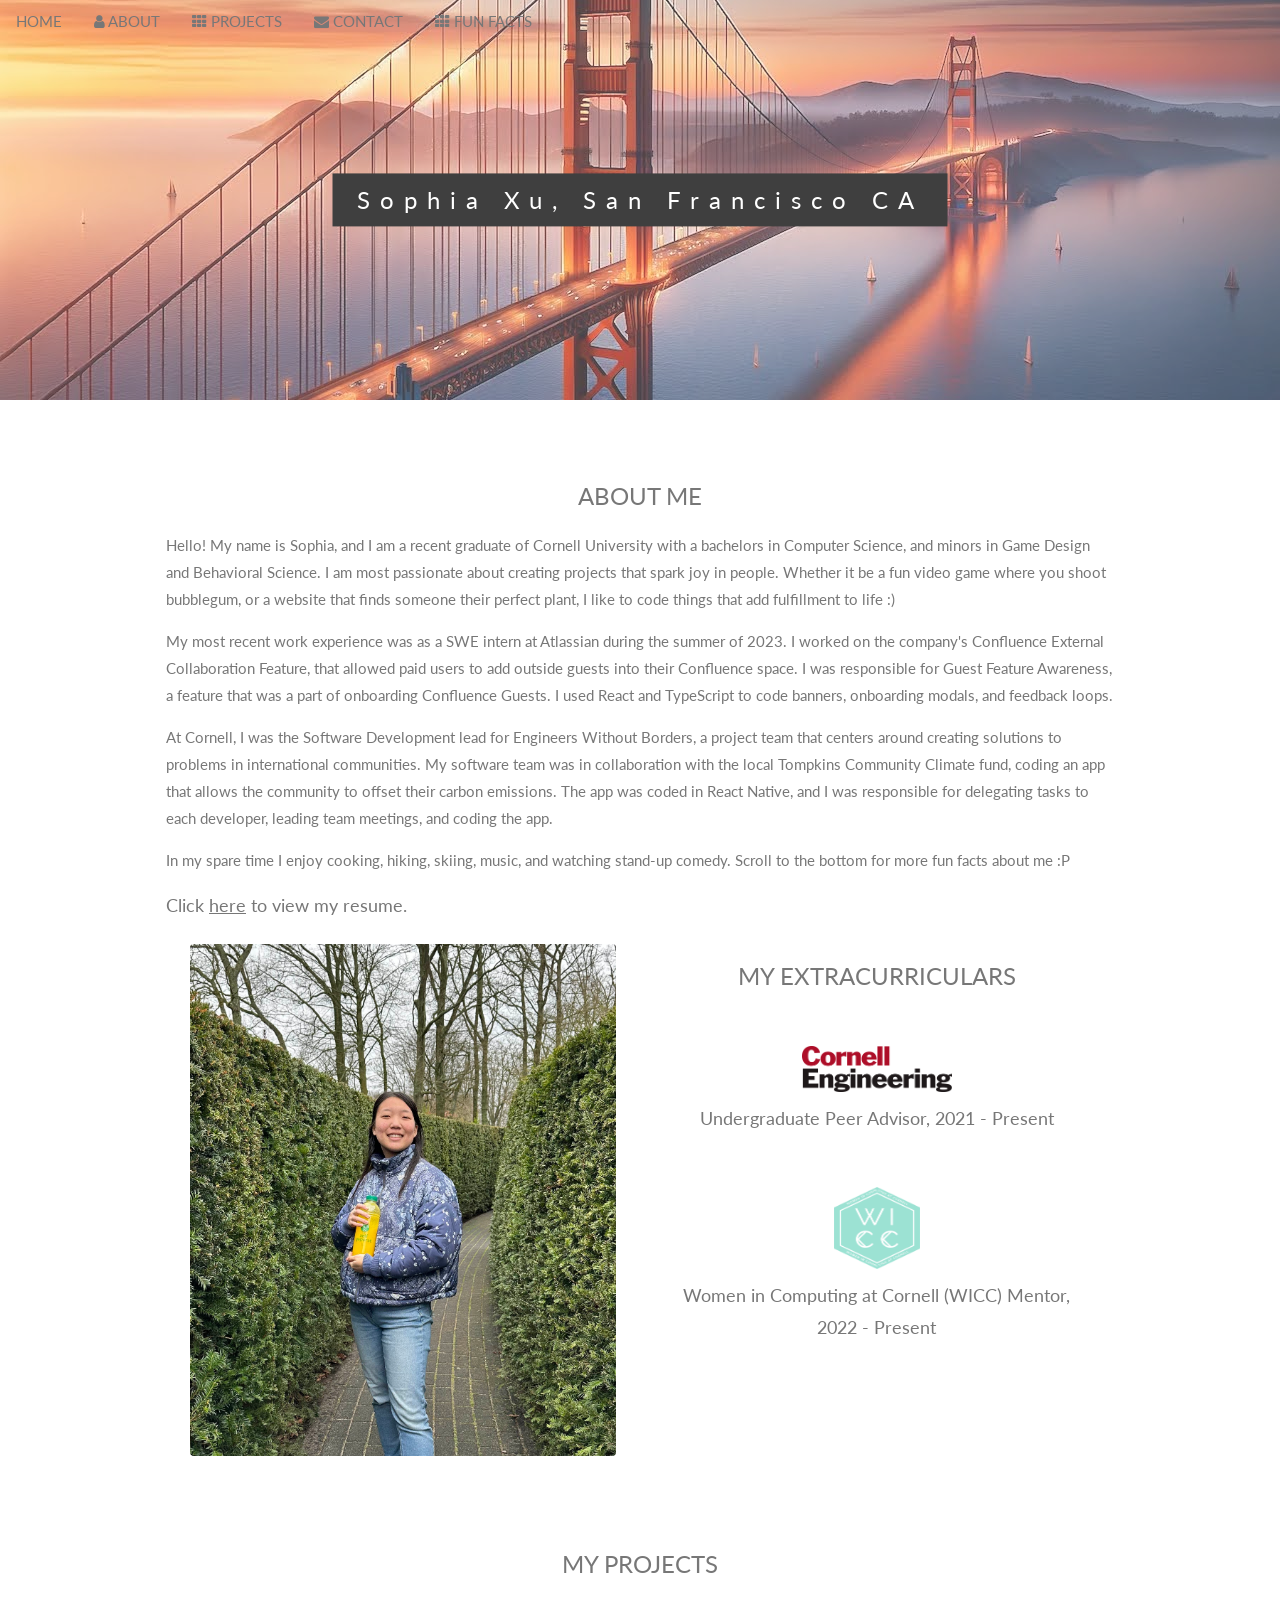
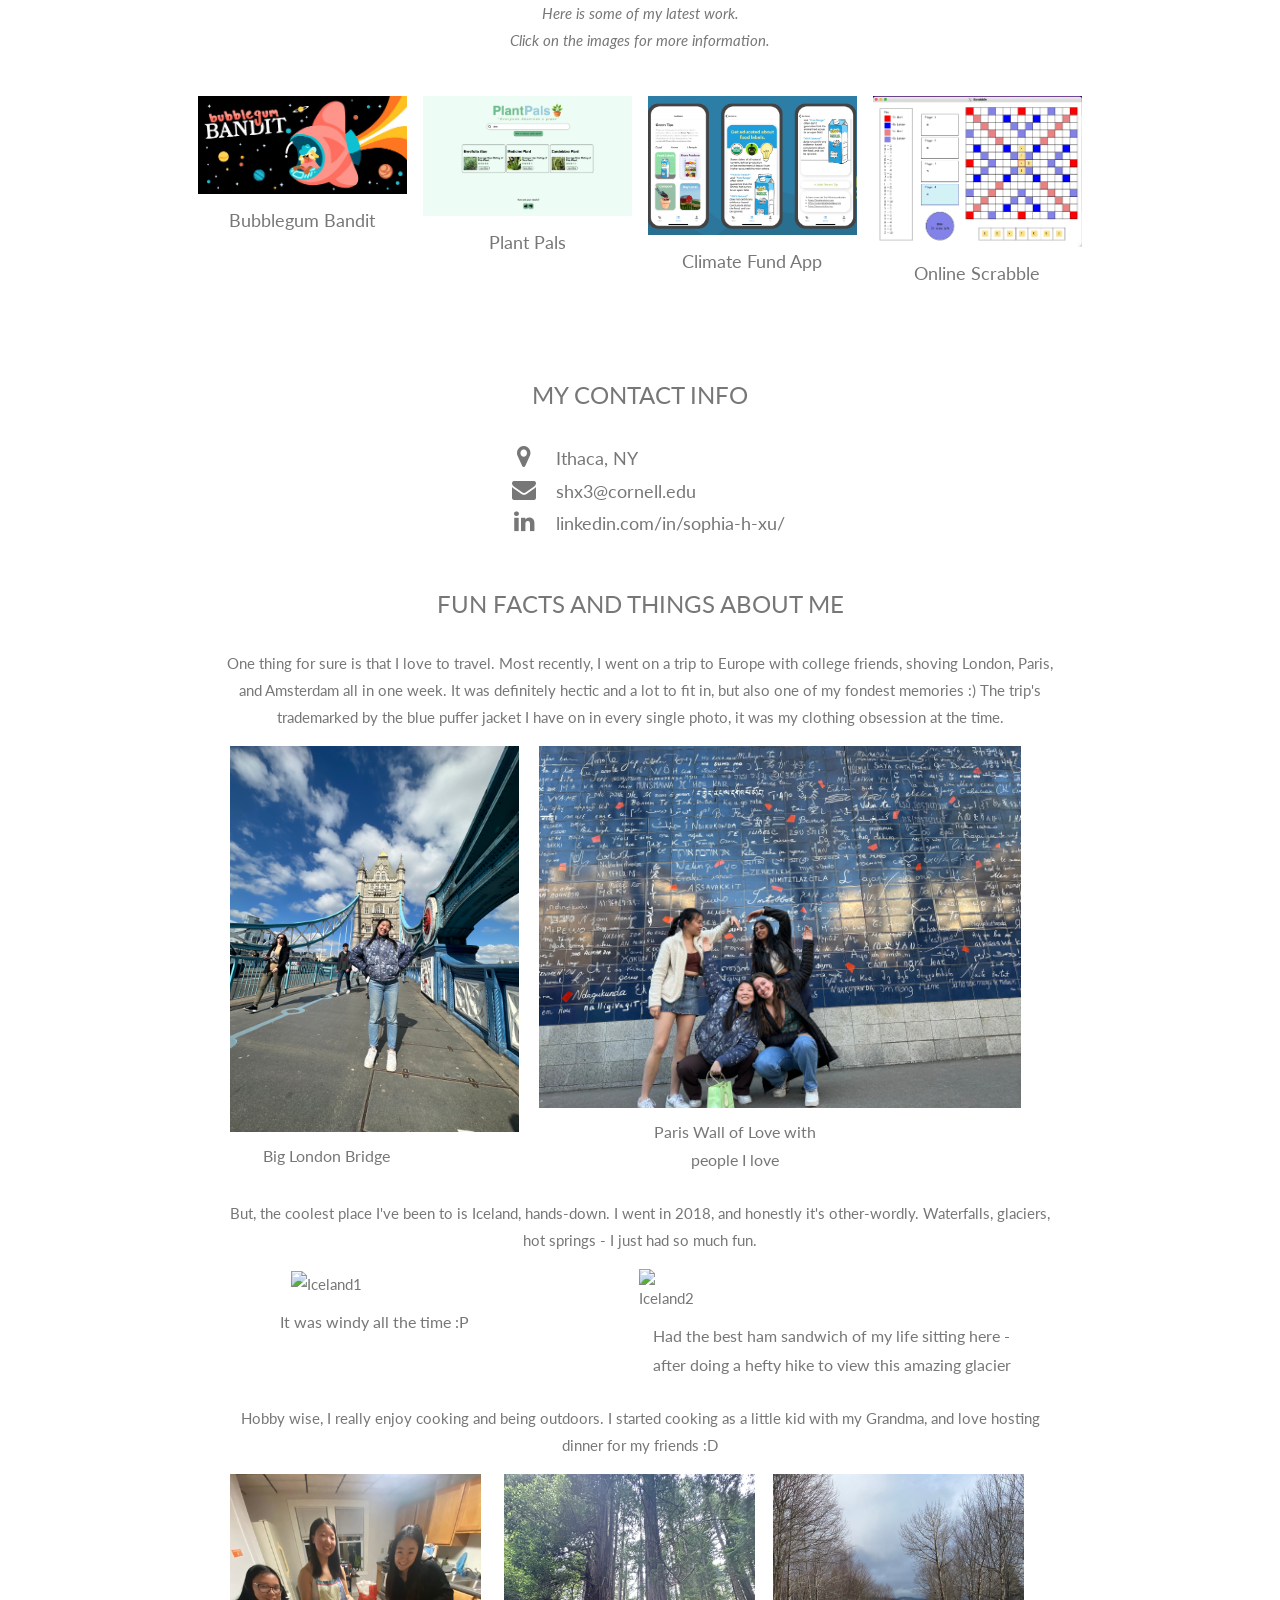
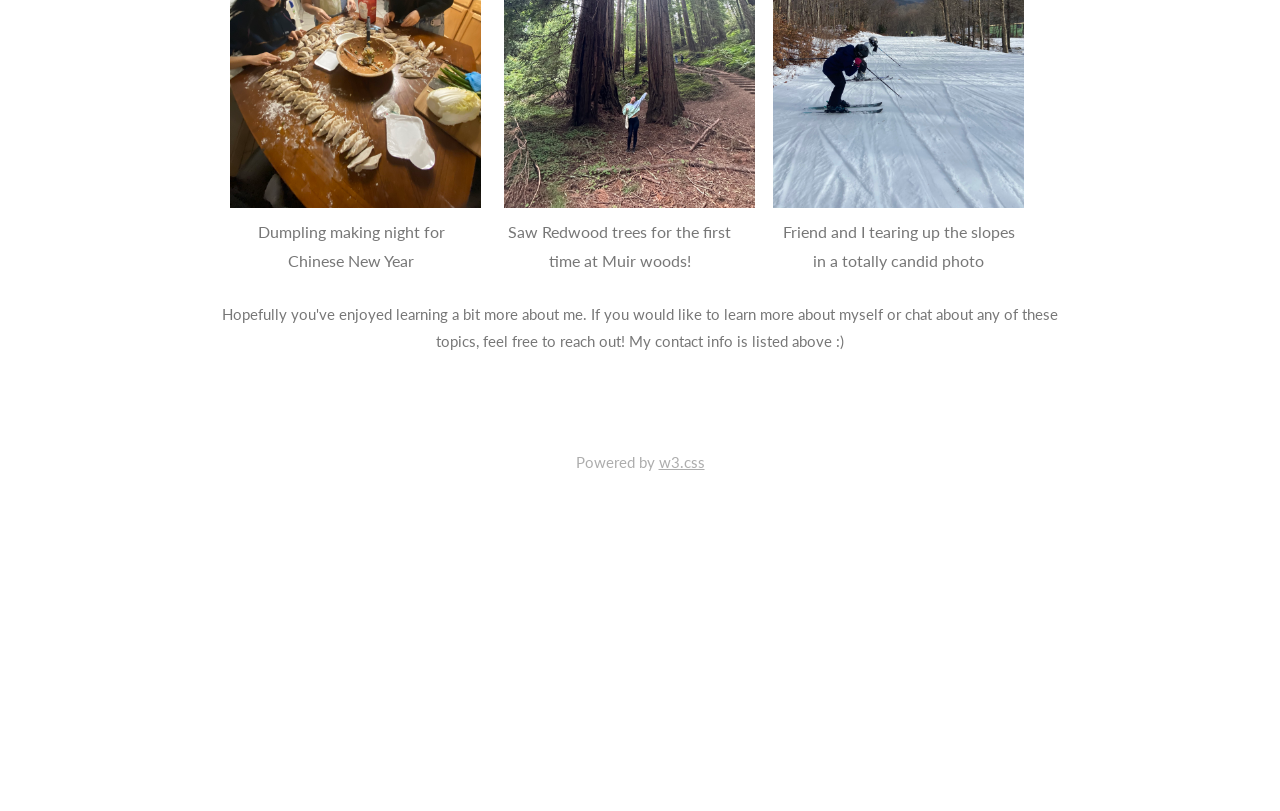
==== commit bae7a1bd: "updating" ====
--- a/index.html
+++ b/index.html
@@ -37,15 +37,15 @@
   <div class="bgimg-1 w3-display-container w3-opacity-min" id="home">
     <div class="w3-display-middle" style="white-space:nowrap;">
       <span class="w3-center w3-padding-large w3-black w3-xlarge w3-wide w3-animate-opacity">Sophia <span
-          class="w3-hide-small">Xu, Ithaca NY</span>
+          class="w3-hide-small">Xu, San Francisco CA</span>
     </div>
   </div>
 
   <!-- Container (About Section) -->
   <div class="w3-content w3-container w3-padding-64" id="about">
     <h3 class="w3-center">ABOUT ME</h3>
-    <p>Hello! My name is Sophia, and I am a senior at Cornell University studying
-      Computer Science with minors in Game Design and Behavioral Science. I am most passionate about
+    <p>Hello! My name is Sophia, and I am a recent graduate of Cornell University with a bachelors in
+      Computer Science, and minors in Game Design and Behavioral Science. I am most passionate about
       creating projects that spark joy in people. Whether it be a fun video game where you shoot bubblegum, or
       a website that finds someone their perfect plant, I like to code things that add fulfillment to life :) </p>
     <p>My most recent work experience was as a
@@ -56,12 +56,13 @@
       a feature that was a part of onboarding Confluence Guests. I used React and TypeScript to code banners, onboarding
       modals, and feedback loops.
     </p>
-    <p>At Cornell, I am the Software Development lead for Engineers Without Borders, a project team that centers around
-      creating solutions to problems in international communities. My software team is in collaboration with the local
+    <p>At Cornell, I was the Software Development lead for Engineers Without Borders, a project team that centers around
+      creating solutions to problems in international communities. My software team was in collaboration with the local
       Tompkins
-      Community Climate fund, coding an app that allows the community to offset their carbon emissions. The app is coded
+      Community Climate fund, coding an app that allows the community to offset their carbon emissions. The app was
+      coded
       in React
-      Native, and I am responsible for delegating tasks to each developer, leading team meetings, and coding
+      Native, and I was responsible for delegating tasks to each developer, leading team meetings, and coding
       the
       app.
     </p>
--- a/main.css
+++ b/main.css
@@ -27,7 +27,7 @@
 
   /* First image (Logo. Full height) */
   .bgimg-1 {
-    background-image: url('images/Cornell_img.jpg');
+    background-image: url('images/golden-gate.jpg');
     min-height: 100%;
   }
 
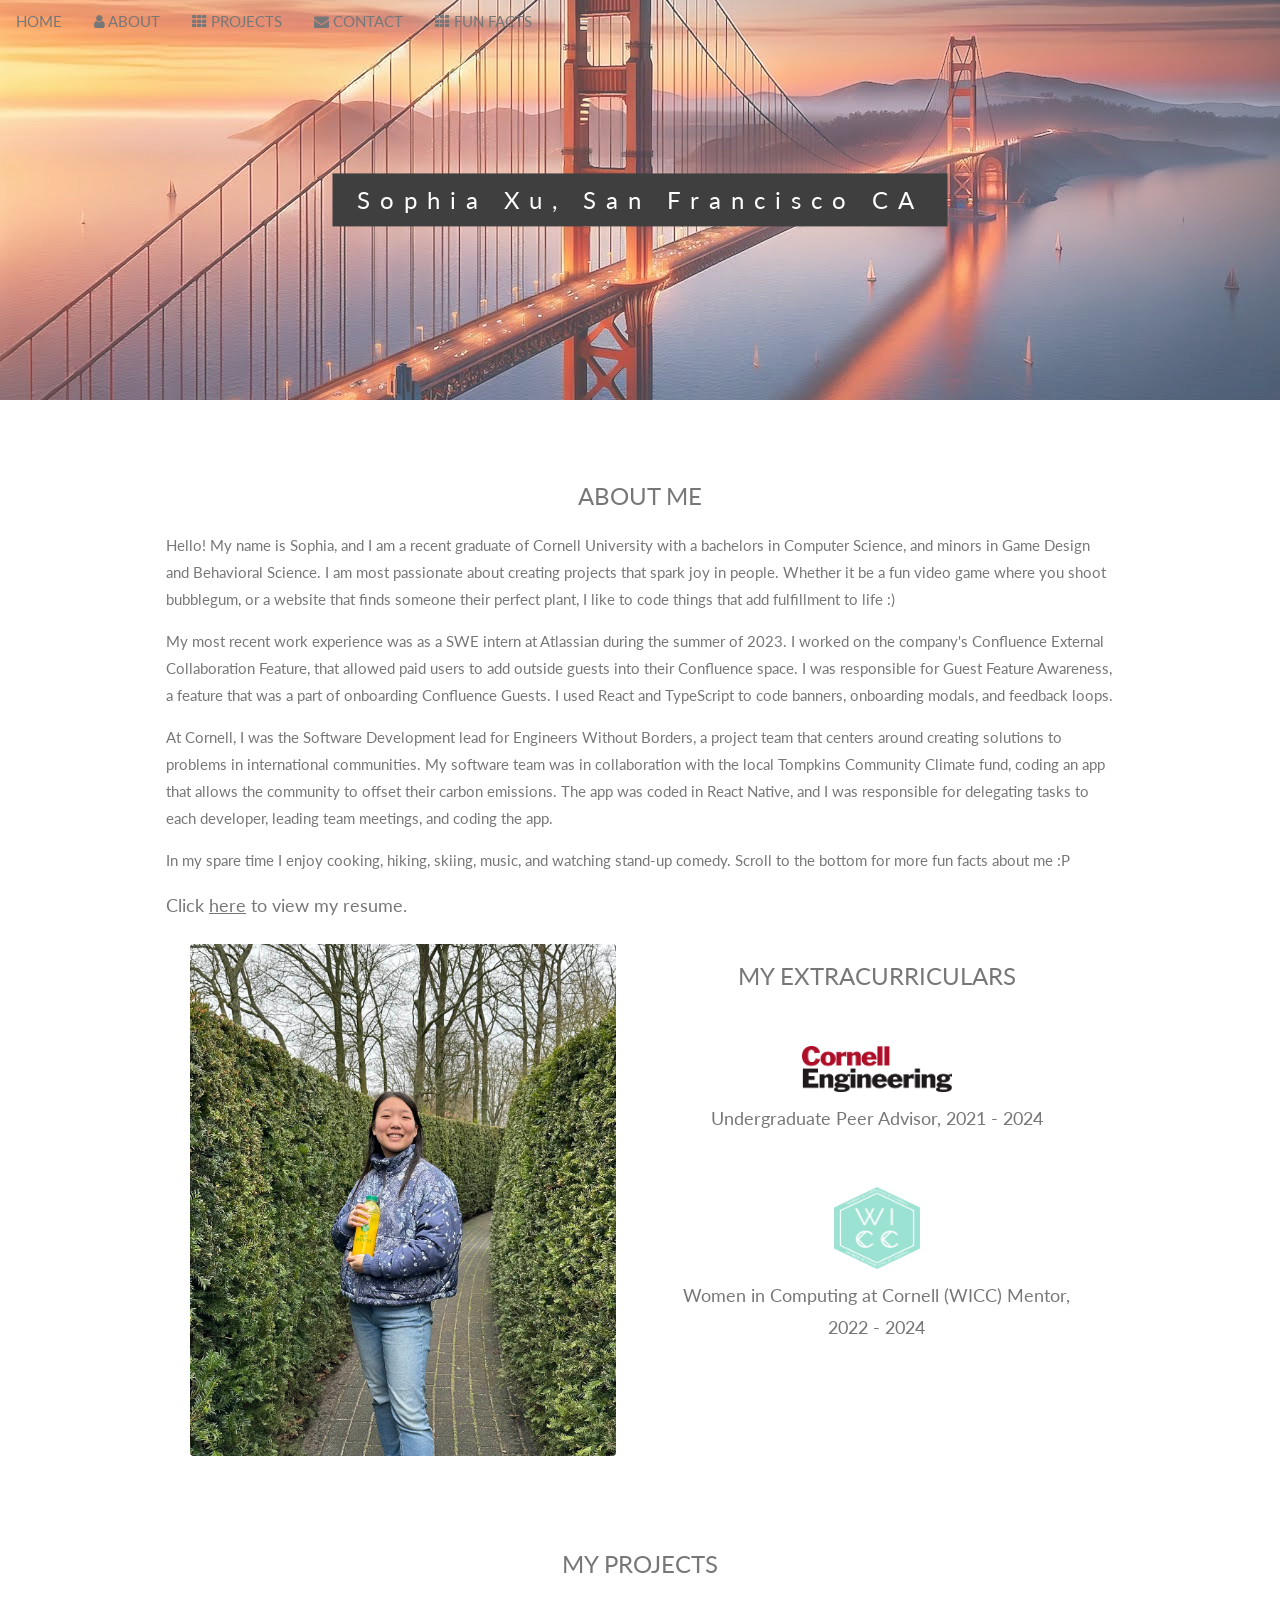
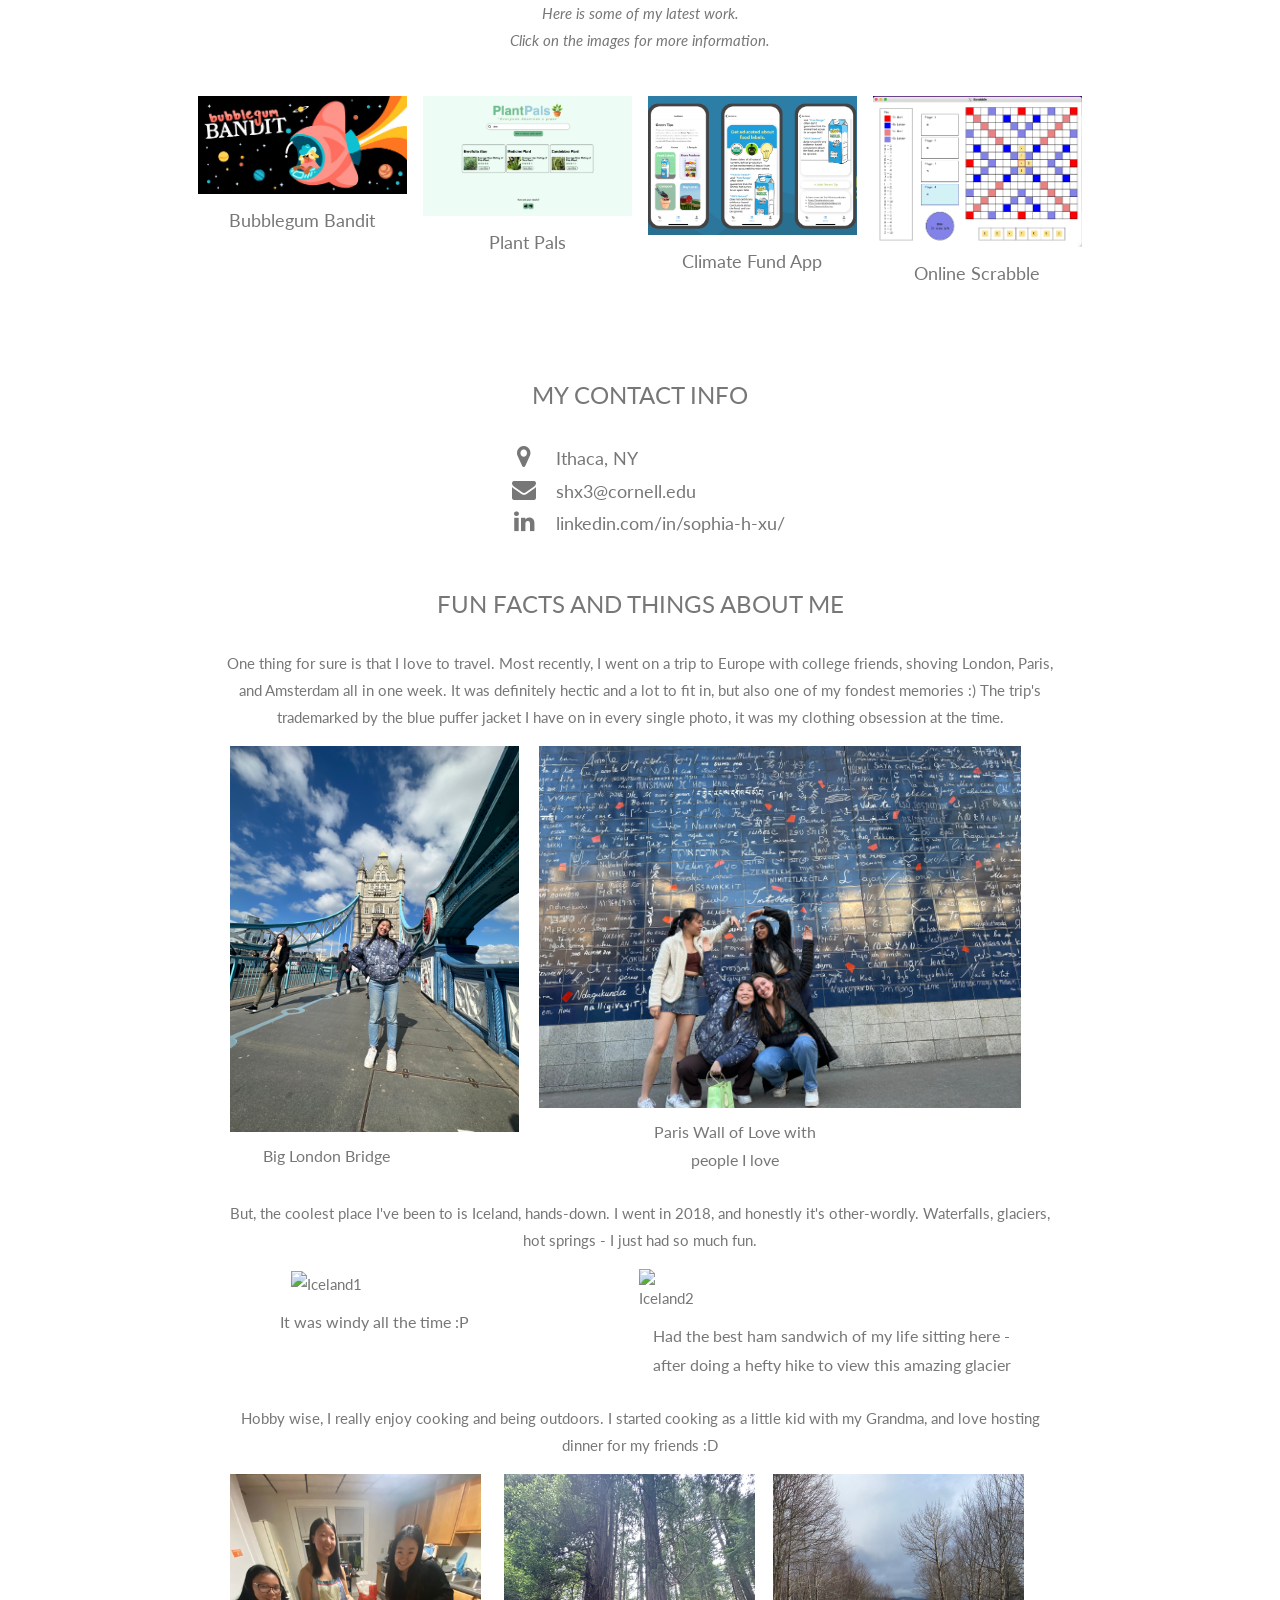
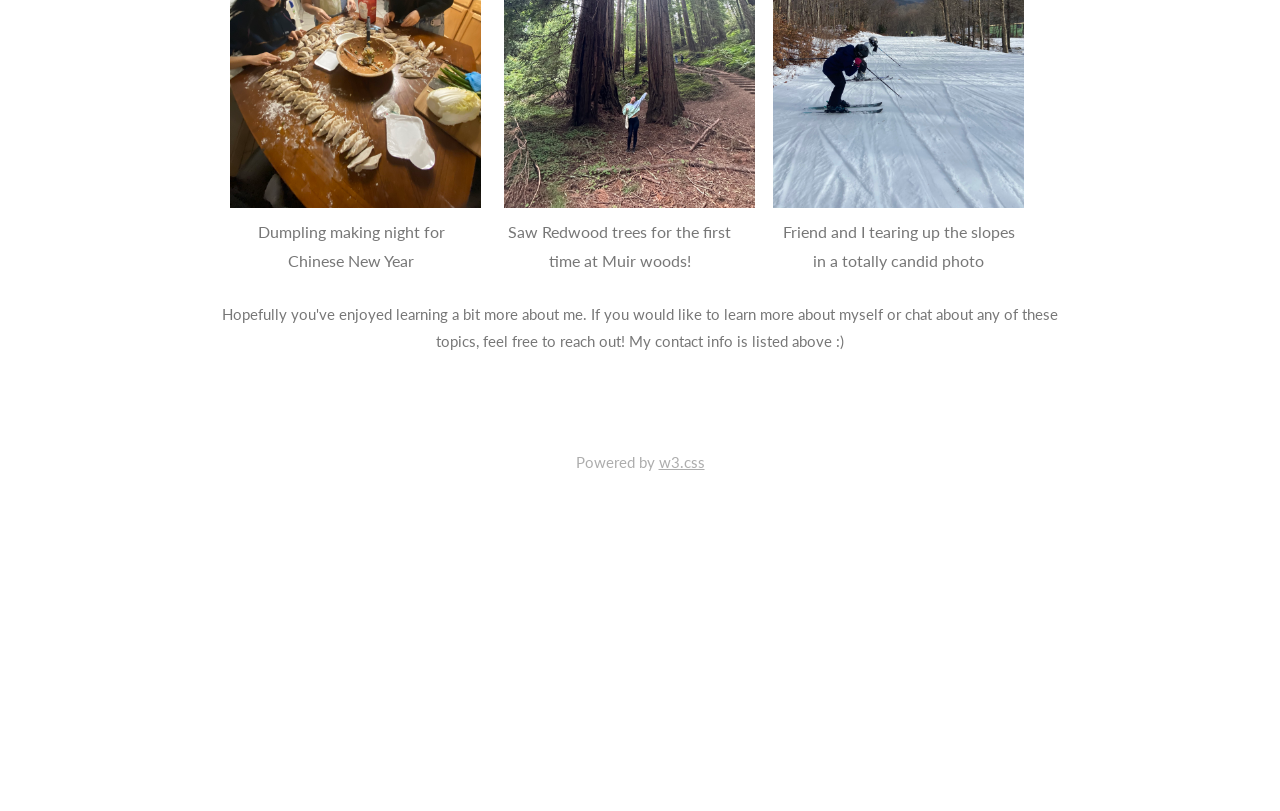
==== commit 55502df4: "updated 2024" ====
--- a/index.html
+++ b/index.html
@@ -80,11 +80,11 @@
         <h3 class="w3-center">MY EXTRACURRICULARS</h3>
         <div class="w3-col">
           <img src="images/CornellEngineering.png" class="EImage" alt="Cornell Engineering Photo">
-          <h5 class="Etext">Undergraduate Peer Advisor, 2021 - Present</h5>
+          <h5 class="Etext">Undergraduate Peer Advisor, 2021 - 2024</h5>
         </div>
         <div class="w3-col">
           <img src="images/wicc.png" class="WICCImage" alt="WICC Photo">
-          <h5 class="Etext">Women in Computing at Cornell (WICC) Mentor, 2022 - Present</h5>
+          <h5 class="Etext">Women in Computing at Cornell (WICC) Mentor, 2022 - 2024</h5>
         </div>
       </div>
     </div>
@@ -181,10 +181,10 @@
               <img style="height:50%; width:60%; margin-bottom: 1cm;" src="images/appScreenshot.jpg">
               <img style="height:50%; width:60%" src="images/react.jpg">
               <h4><strong>Tools and Skills:</strong> React Native, Team Leadership, Organization</h4>
-              <h6>This app is a project I've made with my project team, Engineers Without Borders. It is
+              <h6>This app is a project I did with my project team, Engineers Without Borders. It was
                 in collaboration with the Thompkins Finger Lakes Climate Fund. Using the app, users can offset their
                 carbon emissions by donating a corresponding amount of money to the Climate Fund, which
-                uses the money to support local green projects. I am the
+                uses the money to support local green projects. I was the
                 Software Lead of the project, using Jira to delegate tasks and ensuring communication
                 between the designers and programmers on the team. Within the code, I was responsible for
                 ensuring the app could scale across all device sizes, as well as coding a large part of the users
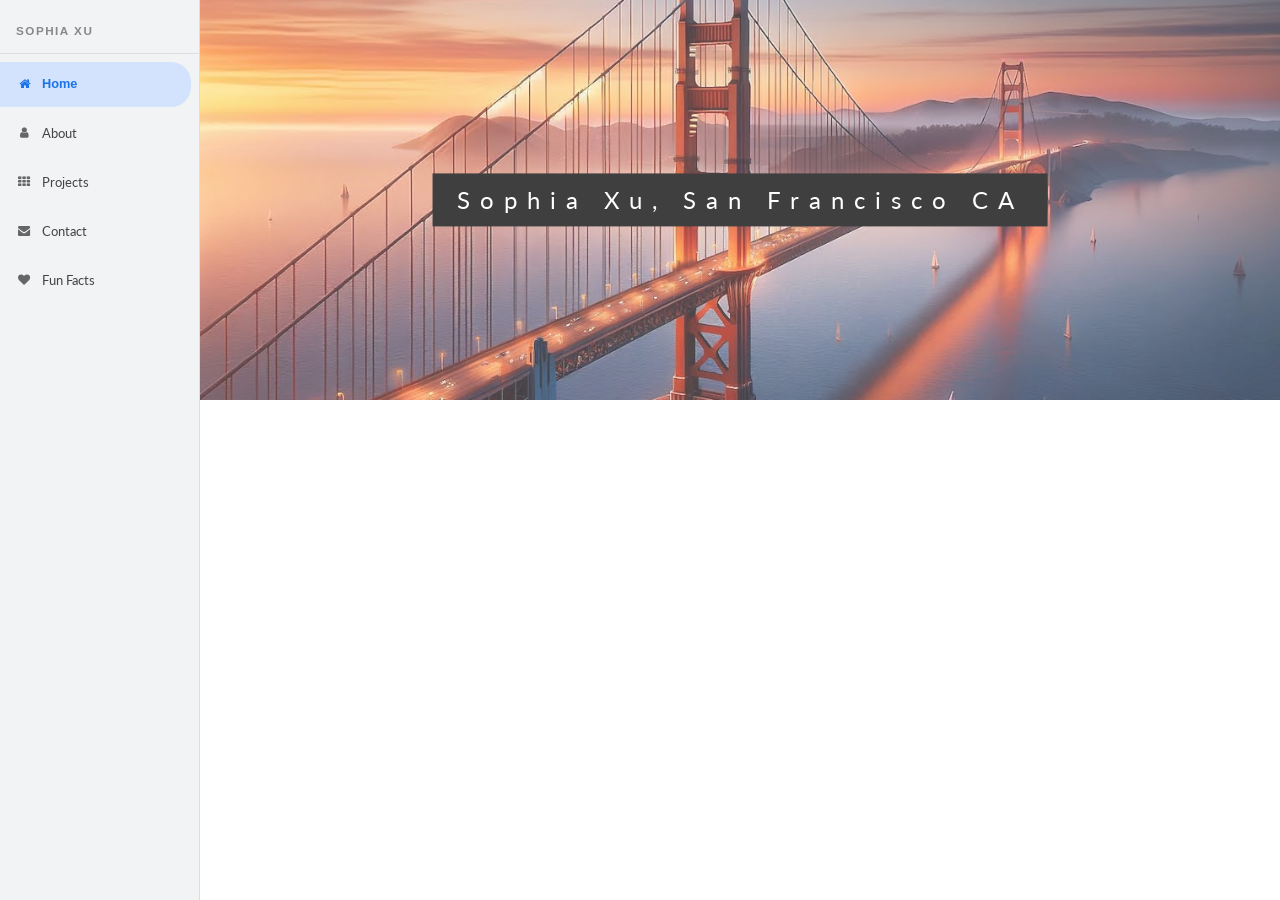
==== commit 5d2e408f: "separating out website into sections" ====
--- a/index.html
+++ b/index.html
@@ -10,337 +10,70 @@
 
 <body>
 
-  <!-- Navigation bar, at the top of the screen -->
-  <div class="nav-top">
-    <div class="w3-bar" id="myNavbar">
-      <a class="w3-bar-item w3-button w3-hover-black w3-hide-medium w3-hide-large w3-right" href="javascript:void(0);"
-        onclick="toggleFunction()" title="Toggle Navigation Menu">
-        <i class="fa fa-bars"></i>
-      </a>
-      <a href="#home" class="w3-bar-item w3-button">HOME</a>
-      <a href="#about" class="w3-bar-item w3-button w3-hide-small"><i class="fa fa-user"></i> ABOUT</a>
-      <a href="#portfolio" class="w3-bar-item w3-button w3-hide-small"><i class="fa fa-th"></i> PROJECTS</a>
-      <a href="#contact" class="w3-bar-item w3-button w3-hide-small"><i class="fa fa-envelope"></i> CONTACT</a>
-      <a href="#funFacts" class="w3-bar-item w3-button w3-hide-small"><i class="fa fa-th"></i> FUN FACTS</a>
+  <!-- Hamburger button for mobile -->
+  <button class="hamburger" onclick="toggleSidebar()">
+    <i class="fa fa-bars"></i>
+  </button>
+
+  <div class="page-wrapper">
+
+    <!-- Vertical tab sidebar -->
+    <nav class="tab-sidebar" id="sidebar">
+      <div class="sidebar-header">Sophia Xu</div>
+      <a href="#" onclick="return showSection('home')" id="tab-home"><i class="fa fa-home"></i> Home</a>
+      <a href="#" onclick="return showSection('about')" id="tab-about"><i class="fa fa-user"></i> About</a>
+      <a href="#" onclick="return showSection('portfolio')" id="tab-portfolio"><i class="fa fa-th"></i> Projects</a>
+      <a href="#" onclick="return showSection('contact')" id="tab-contact"><i class="fa fa-envelope"></i> Contact</a>
+      <a href="#" onclick="return showSection('funfacts')" id="tab-funfacts"><i class="fa fa-heart"></i> Fun Facts</a>
+    </nav>
+
+    <!-- Main content: one section visible at a time -->
+    <div class="main-content">
+      <section class="page-section" id="home"></section>
+      <section class="page-section" id="about"></section>
+      <section class="page-section" id="portfolio"></section>
+      <section class="page-section" id="contact"></section>
+      <section class="page-section" id="funfacts"></section>
     </div>
 
-    <!-- Navbar on small screens -->
-    <div id="navDemo" class="w3-bar-block w3-white w3-hide w3-hide-large w3-hide-medium">
-      <a href="#about" class="w3-bar-item w3-button" onclick="toggleFunction()">ABOUT</a>
-      <a href="#portfolio" class="w3-bar-item w3-button" onclick="toggleFunction()">PROJECTS</a>
-      <a href="#contact" class="w3-bar-item w3-button" onclick="toggleFunction()">CONTACT</a>
-      <a href="#funFacts" class="w3-bar-item w3-button" onclick="toggleFunction()">FUN FACTS</a>
-    </div>
   </div>
 
-  <!-- First Parallax Image with Logo Text -->
-  <div class="bgimg-1 w3-display-container w3-opacity-min" id="home">
-    <div class="w3-display-middle" style="white-space:nowrap;">
-      <span class="w3-center w3-padding-large w3-black w3-xlarge w3-wide w3-animate-opacity">Sophia <span
-          class="w3-hide-small">Xu, San Francisco CA</span>
-    </div>
-  </div>
+  <script>
+    const sections = ['home', 'about', 'portfolio', 'contact', 'funfacts'];
+    const loaded = {};
 
-  <!-- Container (About Section) -->
-  <div class="w3-content w3-container w3-padding-64" id="about">
-    <h3 class="w3-center">ABOUT ME</h3>
-    <p>Hello! My name is Sophia, and I am a recent graduate of Cornell University with a bachelors in
-      Computer Science, and minors in Game Design and Behavioral Science. I am most passionate about
-      creating projects that spark joy in people. Whether it be a fun video game where you shoot bubblegum, or
-      a website that finds someone their perfect plant, I like to code things that add fulfillment to life :) </p>
-    <p>My most recent work experience was as a
-      SWE intern at Atlassian during the summer of 2023. I worked on the company's Confluence External Collaboration
-      Feature,
-      that allowed paid users to add outside guests into their Confluence space. I was responsible for Guest Feature
-      Awareness,
-      a feature that was a part of onboarding Confluence Guests. I used React and TypeScript to code banners, onboarding
-      modals, and feedback loops.
-    </p>
-    <p>At Cornell, I was the Software Development lead for Engineers Without Borders, a project team that centers around
-      creating solutions to problems in international communities. My software team was in collaboration with the local
-      Tompkins
-      Community Climate fund, coding an app that allows the community to offset their carbon emissions. The app was
-      coded
-      in React
-      Native, and I was responsible for delegating tasks to each developer, leading team meetings, and coding
-      the
-      app.
-    </p>
-    In my spare time I enjoy cooking, hiking,
-    skiing, music, and watching stand-up comedy. Scroll to the bottom for more fun facts about me :P</p>
-    <h5>Click <a href="images/SophiaXuResume.pdf" title="resume" target="_blank" class="w3-hover-text-green">here</a> to
-      view my resume.</h5>
-    <div class="w3-row">
-      <div class="w3-col m6 w3-center w3-padding-large">
-        <img src="images/myphoto.jpg" class="w3-round w3-image" alt="Photo of Me" width="500" height="250">
-      </div>
+    async function showSection(id) {
+      // Fetch and inject content the first time
+      if (!loaded[id]) {
+        const res = await fetch('sections/' + id + '.html');
+        const html = await res.text();
+        document.getElementById(id).innerHTML = html;
+        loaded[id] = true;
+      }
 
-      <!-- Hide this text on small devices -->
-      <div class="w3-col m6 w3-hide-small w3-padding-large Ecolumn">
-        <h3 class="w3-center">MY EXTRACURRICULARS</h3>
-        <div class="w3-col">
-          <img src="images/CornellEngineering.png" class="EImage" alt="Cornell Engineering Photo">
-          <h5 class="Etext">Undergraduate Peer Advisor, 2021 - 2024</h5>
-        </div>
-        <div class="w3-col">
-          <img src="images/wicc.png" class="WICCImage" alt="WICC Photo">
-          <h5 class="Etext">Women in Computing at Cornell (WICC) Mentor, 2022 - 2024</h5>
-        </div>
-      </div>
-    </div>
+      // Hide all, show target
+      sections.forEach(function(s) {
+        document.getElementById(s).style.display = 'none';
+        document.getElementById('tab-' + s).classList.remove('active');
+      });
+      document.getElementById(id).style.display = 'block';
+      document.getElementById('tab-' + id).classList.add('active');
 
-    <!-- Container (Portfolio Section) -->
-    <div class="w3-content w3-container w3-padding-64" id="portfolio">
-      <h3 class="w3-center">MY PROJECTS</h3>
-      <p class="w3-center"><em>Here is some of my latest work.<br> Click on the images for more information.</em></p>
-      <br>
+      closeSidebar();
+      return false;
+    }
 
-      <!-- Responsive Grid. Four columns on tablets, laptops and desktops. Will stack on mobile devices/small screens (100% width) -->
-      <div class="w3-row-padding w3-center">
-        <div class="w3-col m3">
-          <img src="images/bubblegumBandit.jpeg" style="width:100%"
-            onclick="document.getElementById('id01').style.display='block'" class="w3-hover-opacity">
-          <h5>Bubblegum Bandit</h5>
-        </div>
+    function toggleSidebar() {
+      document.getElementById('sidebar').classList.toggle('open');
+    }
 
-        <div class="w3-col m3">
-          <img src="images/plantPalThumb.png" style="width:100%"
-            onclick="document.getElementById('id02').style.display='block'" class="w3-hover-opacity">
-          <h5>Plant Pals</h5>
-        </div>
+    function closeSidebar() {
+      document.getElementById('sidebar').classList.remove('open');
+    }
 
-        <div class="w3-col m3">
-          <img src="images/appScreenshot.jpg" style="width:100%"
-            onclick="document.getElementById('id03').style.display='block'" class="w3-hover-opacity">
-          <h5>Climate Fund App</h5>
-        </div>
-
-        <div class="w3-col m3">
-          <img src="images/Scrabble.jpg" style="width:100%"
-            onclick="document.getElementById('id04').style.display='block'" class="w3-hover-opacity">
-          <h5>Online Scrabble</h5>
-        </div>
-
-        <!-- The bubblegum bandit Modal -->
-        <div id="id01" class="w3-modal">
-          <div class="w3-modal-content">
-            <div class="w3-container">
-              <span onclick="document.getElementById('id01').style.display='none'"
-                class="w3-button w3-display-topright">&times;</span>
-              <h2>Bubblegum Bandit</h2>
-              <img src="images/bubblegumBandit.jpeg">
-              <h4><strong>Tools and Skills:</strong> Java, libgdx, Game Development</h4>
-              <h5 style="margin-top:0.5cm;">Embody a space pirate who wreaks havoc by flipping gravity and sticking
-                enemies with bubblegum!</h5>
-              <h6>Bubblegum Bandit is an action platformer that I created alongside seven other team members over the
-                span of three months. I was
-                responsible for coding much of the physics and player mechanics of the game - most notably,
-                all of the gum mechanics (how it shoots, sticks, and feels) were implemented by me. It was coded in
-                Java using the libgdx library, and is the project I am most proud of - not only because
-                it's my most complex, but it's simply super
-                fun to play!
-              </h6>
-              <h4>Play it on Steam <a href="https://store.steampowered.com/app/2460680/Bubblegum_Bandit/" title="steam"
-                  target="_blank" class="w3-hover-text-green">here!</a></h4>
-            </div>
-          </div>
-        </div>
-
-        <!-- The Plant Pals Modal -->
-        <div id="id02" class="w3-modal">
-          <div class="w3-modal-content">
-            <div class="w3-container">
-              <span onclick="document.getElementById('id02').style.display='none'"
-                class="w3-button w3-display-topright">&times;</span>
-              <h2>Plant Pals</h2>
-              <img style="width:60%" src="images/plantPalThumb.png">
-              <h4><strong>Tools and Skills:</strong> Python, Javascript, HTML/CSS</h4>
-              <h5 style="margin-top:0.5cm;">Everyone Deserves a Plant</h5>
-              <h6>Plant Pals operates as a search engine that allows users to find their ideal indoor plant depending on
-                the characteristics they search (ie has flowers, little watering, etc.). The backend utilized text
-                querying concepts
-                such as cosine similarity and jaccard to match the user's typed input to a plant's description.
-                Additionally,
-                Rocchio's algorithm was
-                used so that users could improve their search results depending on whether they liked the ones they were
-                given.
-              </h6>
-              <h4>Github repo <a href="https://github.com/lyradsouza/4300-Plant-Pals" title="repo" target="_blank"
-                  class="w3-hover-text-green">here</a></h4>
-            </div>
-          </div>
-        </div>
-
-        <!-- The Climate Fund Modal -->
-        <div id="id03" class="w3-modal">
-          <div class="w3-modal-content">
-            <div class="w3-container">
-              <span onclick="document.getElementById('id03').style.display='none'"
-                class="w3-button w3-display-topright">&times;</span>
-              <h2>Climate Fund App</h2>
-              <img style="height:50%; width:60%; margin-bottom: 1cm;" src="images/appScreenshot.jpg">
-              <img style="height:50%; width:60%" src="images/react.jpg">
-              <h4><strong>Tools and Skills:</strong> React Native, Team Leadership, Organization</h4>
-              <h6>This app is a project I did with my project team, Engineers Without Borders. It was
-                in collaboration with the Thompkins Finger Lakes Climate Fund. Using the app, users can offset their
-                carbon emissions by donating a corresponding amount of money to the Climate Fund, which
-                uses the money to support local green projects. I was the
-                Software Lead of the project, using Jira to delegate tasks and ensuring communication
-                between the designers and programmers on the team. Within the code, I was responsible for
-                ensuring the app could scale across all device sizes, as well as coding a large part of the users
-                personal
-                profile and history.
-              </h6>
-              <h4 style="margin-bottom: 2cm;">It is coming to the App Store soon!</h4>
-            </div>
-          </div>
-        </div>
-
-        <!-- The Online Scrabble Modal -->
-        <div id="id04" class="w3-modal">
-          <div class="w3-modal-content">
-            <div class="w3-container">
-              <span onclick="document.getElementById('id04').style.display='none'"
-                class="w3-button w3-display-topright">&times;</span>
-              <h2>Online Scrabble</h2>
-              <img style="width:60%" src="images/Scrabble.jpg">
-              <h4><strong>Tools and Skills:</strong> OCaml, OCaml graphics</h4>
-              <h6>This game mimics online Scrabble, in which players can pass a computer around
-                to play. It was coded in Ocaml, a functional programming language, and displayed using
-                OCaml graphics. I worked with two others on this project.
-                I coded the functionality of the player tiles, ie how the user clicks
-                and drags them, as well as how each player's tiles are stored in the backend. The game
-                also has an automated scoring system, which I contributed a large part of.
-              </h6>
-              <h4>Github repo <a href="https://github.com/sophiahxu/Online_scrabble" title="repo" target="_blank"
-                  class="w3-hover-text-green">here</a></h4>
-            </div>
-          </div>
-        </div>
-      </div>
-
-      <!-- Modal for full size images on click-->
-      <div id="modal01" class="w3-modal w3-black" onclick="this.style.display='none'">
-        <span class="w3-button w3-large w3-black w3-display-topright" title="Close Modal Image"><i
-            class="fa fa-remove"></i></span>
-        <div class="w3-modal-content w3-animate-zoom w3-center w3-transparent w3-padding-64">
-          <img id="img01" class="w3-image">
-          <p id="caption" class="w3-opacity w3-large"></p>
-        </div>
-      </div>
-
-      <!-- Container (Contact Section) -->
-      <div class="w3-content w3-container w3-padding-64" id="contact">
-        <h3 class="w3-center">MY CONTACT INFO</h3>
-        <div class="w3-col m4 w3-container">
-        </div>
-        <div class="w3-col m8 w3-panel">
-          <div class="w3-large w3-margin-bottom">
-            <i class="fa fa-map-marker fa-fw w3-hover-text-black w3-xlarge w3-margin-right"></i>Ithaca, NY<br>
-            <i class="fa fa-envelope fa-fw w3-hover-text-black w3-xlarge w3-margin-right"></i>shx3@cornell.edu<br>
-            <i
-              class="fa fa-linkedin fa-fw w3-hover-text-black w3-xlarge w3-margin-right"></i>linkedin.com/in/sophia-h-xu/<br>
-          </div>
-        </div>
-
-        <div class="w3-content w3-container w3-padding-64" id="funFacts">
-          <h3 class="w3-center">FUN FACTS AND THINGS ABOUT ME</h3>
-          <div class="w3-row-padding w3-center">
-            <p>One thing for sure is that I love to travel. Most recently, I went on a trip to Europe with college
-              friends, shoving London, Paris, and Amsterdam all in one week. It was definitely hectic and a lot to fit
-              in, but
-              also one of my fondest memories :) The trip's trademarked by the blue puffer jacket I have on in every
-              single
-              photo, it was my clothing obsession at the time.
-            </p>
-            <div class="w3-col m3">
-              <img src="images/london.jpg" alt="Me in London" style="width:150%;">
-              <h6>Big London Bridge</h6>
-            </div>
-            <div class="w3-col m3">
-              <img src="images/paris.jpg" alt="Friends and I at Paris Wall of Love"
-                style="width:250%; margin-left: 100px;">
-              <h6 style="margin-left: 200px; width:100%">Paris Wall of Love with people I love</h6>
-            </div>
-          </div>
-          <div class="w3-row-padding w3-center">
-            <p>But, the coolest place I've been to is Iceland, hands-down. I went in 2018, and honestly it's
-              other-wordly. Waterfalls, glaciers, hot springs - I just had so much fun.
-            </p>
-            <div class="w3-col m3">
-              <img src="images/iceland1.jpg" alt="Iceland1" style="width:200%;">
-              <h6 style="width: 150%;">It was windy all the time :P</h6>
-            </div>
-
-            <div class="w3-col m3">
-              <img src="images/iceland2.jpg" alt="Iceland2" style="width:200%; margin-left: 200px;">
-              <h6 style="margin-left: 200px; width:200%">Had the best
-                ham sandwich of my life sitting here - after doing a hefty hike to view this amazing glacier</h6>
-            </div>
-          </div>
-          <div class="w3-row-padding w3-center">
-            <p>Hobby wise, I really enjoy cooking and being outdoors. I started cooking as a little kid with my Grandma,
-              and love hosting dinner for my friends :D
-            </p>
-            <div class="w3-col m3">
-              <img src="images/dumplingMaking.jpg" alt="Me in London" style="width:130%;">
-              <h6 style="margin-left: 25px; width: 100%">Dumpling making night for Chinese New Year</h6>
-            </div>
-            <div class="w3-col m3">
-              <img src="images/hiking.jpg" alt="Me in London" style="width:130%; margin-left: 65px">
-              <h6 style="margin-left: 60px; width: 125%">Saw Redwood trees for the first time at Muir woods!</h6>
-            </div>
-            <div class="w3-col m3">
-              <img src="images/ski1.jpg" alt="Me in London" style="width:130%; margin-left: 125px">
-              <h6 style="margin-left: 130px; width: 125%">Friend and I tearing up the slopes in a totally candid photo
-              </h6>
-            </div>
-          </div>
-          <div class="w3-row-padding w3-center">
-            <p>Hopefully you've enjoyed learning a bit more about me. If you would like to learn more about myself or
-              chat about any
-              of these topics,
-              feel free to reach out! My contact info is listed above :)
-            </p>
-          </div>
-
-          <!-- Footer -->
-          <footer class="w3-center w3-padding-64 w3-opacity w3-hover-opacity-off">
-            <p>Powered by <a href="https://www.w3schools.com/w3css/default.asp" title="W3.CSS" target="_blank"
-                class="w3-hover-text-green">w3.css</a></p>
-          </footer>
-
-          <script>
-            // Modal Image Gallery
-            function onClick(element) {
-              document.getElementById("img01").src = element.src;
-              document.getElementById("modal01").style.display = "block";
-              var captionText = document.getElementById("caption");
-              captionText.innerHTML = element.alt;
-            }
-
-            // Change style of navbar on scroll
-            window.onscroll = function () { myFunction() };
-            function myFunction() {
-              var navbar = document.getElementById("myNavbar");
-              if (document.body.scrollTop > 100 || document.documentElement.scrollTop > 100) {
-                navbar.className = "w3-bar" + " w3-card" + " w3-animate-top" + " w3-white";
-              } else {
-                navbar.className = navbar.className.replace(" w3-card w3-animate-top w3-white", "");
-              }
-            }
-
-            // Used to toggle the menu on small screens when clicking on the menu button
-            function toggleFunction() {
-              var x = document.getElementById("navDemo");
-              if (x.className.indexOf("w3-show") == -1) {
-                x.className += " w3-show";
-              } else {
-                x.className = x.className.replace(" w3-show", "");
-              }
-            }
-          </script>
+    // Start on Home
+    showSection('home');
+  </script>
 
 </body>
-
-</html>+</html>
--- a/main.css
+++ b/main.css
@@ -1,98 +1,199 @@
-  body,
-  h1,
-  h2,
-  h3,
-  h4,
-  h5,
-  h6 {
-    font-family: "Lato", sans-serif;
+* {
+  box-sizing: border-box;
+  margin: 0;
+  padding: 0;
+}
+
+body,
+h1, h2, h3, h4, h5, h6 {
+  font-family: "Lato", sans-serif;
+}
+
+body, html {
+  height: 100%;
+  color: #555;
+  line-height: 1.8;
+  background: #fff;
+}
+
+/* ── Layout ────────────────────────────────────────────── */
+.page-wrapper {
+  min-height: 100vh;
+}
+
+/* ── Vertical tab sidebar ───────────────────────────────── */
+.tab-sidebar {
+  width: 200px;
+  min-width: 200px;
+  background: #f1f3f4;
+  border-right: 1px solid #ddd;
+  display: flex;
+  flex-direction: column;
+  position: fixed;
+  top: 0;
+  left: 0;
+  height: 100vh;
+  overflow-y: auto;
+  z-index: 100;
+}
+
+.tab-sidebar .sidebar-header {
+  padding: 20px 16px 12px;
+  font-size: 0.78em;
+  font-weight: 700;
+  letter-spacing: 1.5px;
+  color: #888;
+  text-transform: uppercase;
+  border-bottom: 1px solid #ddd;
+  margin-bottom: 6px;
+}
+
+.tab-sidebar a {
+  display: flex;
+  align-items: center;
+  gap: 10px;
+  padding: 11px 16px;
+  font-size: 0.85em;
+  color: #444;
+  text-decoration: none;
+  border-radius: 0 20px 20px 0;
+  margin: 2px 8px 2px 0;
+  transition: background 0.15s, color 0.15s;
+  white-space: nowrap;
+}
+
+.tab-sidebar a i {
+  font-size: 0.95em;
+  width: 16px;
+  text-align: center;
+  color: #666;
+  flex-shrink: 0;
+}
+
+.tab-sidebar a:hover {
+  background: #e2e5e8;
+  color: #111;
+}
+
+.tab-sidebar a.active,
+.tab-sidebar a:focus {
+  background: #d3e3fd;
+  color: #1a73e8;
+  font-weight: 600;
+}
+
+.tab-sidebar a.active i {
+  color: #1a73e8;
+}
+
+/* ── Main content ───────────────────────────────────────── */
+.main-content {
+  margin-left: 200px;
+}
+
+/* ── Sections (one shown at a time) ────────────────────── */
+.page-section {
+  display: none;
+  width: 100%;
+  min-height: 100vh;
+  background: #fff;
+}
+
+/* ── Hero image ─────────────────────────────────────────── */
+.bgimg-1 {
+  background-image: url('images/golden-gate.jpg');
+  background-attachment: fixed;
+  background-position: center;
+  background-repeat: no-repeat;
+  background-size: cover;
+  min-height: 100vh;
+  width: 100%;
+}
+
+.bgimg-2 {
+  background-image: url("images/Cornell_img.jpg");
+  background-attachment: fixed;
+  background-position: center;
+  background-repeat: no-repeat;
+  background-size: cover;
+  min-height: 400px;
+}
+
+.bgimg-3 {
+  background-image: url("images/Falls.jpg");
+  background-attachment: fixed;
+  background-position: center;
+  background-repeat: no-repeat;
+  background-size: cover;
+  min-height: 400px;
+}
+
+@media only screen and (max-device-width: 1600px) {
+  .bgimg-1, .bgimg-2, .bgimg-3 {
+    background-attachment: scroll;
+    min-height: 400px;
+  }
+}
+
+.w3-wide { letter-spacing: 10px; }
+.w3-hover-opacity { cursor: pointer; }
+
+/* ── Extracurriculars column ────────────────────────────── */
+.EImage {
+  display: block;
+  margin-left: auto;
+  margin-right: auto;
+  width: 35%;
+}
+
+.WICCImage {
+  display: block;
+  margin-left: auto;
+  margin-right: auto;
+  width: 20%;
+}
+
+.Etext { text-align: center; }
+
+.Ecolumn {
+  display: flex;
+  justify-content: space-between;
+  flex-direction: column;
+  height: 450px;
+}
+
+/* ── Mobile ─────────────────────────────────────────────── */
+.hamburger {
+  display: none;
+  position: fixed;
+  top: 12px;
+  left: 12px;
+  z-index: 200;
+  background: #f1f3f4;
+  border: 1px solid #ddd;
+  color: #444;
+  padding: 8px 12px;
+  font-size: 1em;
+  cursor: pointer;
+  border-radius: 6px;
+}
+
+@media (max-width: 768px) {
+  .tab-sidebar {
+    transform: translateX(-200px);
+    transition: transform 0.25s ease;
   }
 
-  body,
-  html {
-    height: 100%;
-    color: #777;
-    line-height: 1.8;
+  .tab-sidebar.open {
+    transform: translateX(0);
+    box-shadow: 4px 0 16px rgba(0,0,0,0.15);
   }
 
-  /* Create a Parallax Effect */
-  .bgimg-1,
-  .bgimg-2,
-  .bgimg-3 {
-    background-attachment: fixed;
-    background-position: center;
-    background-repeat: no-repeat;
-    background-size: cover;
+  .main-content {
+    margin-left: 0;
   }
 
-  /* First image (Logo. Full height) */
-  .bgimg-1 {
-    background-image: url('images/golden-gate.jpg');
-    min-height: 100%;
+  .hamburger {
+    display: block;
   }
-
-  /* Second image (Portfolio) */
-  .bgimg-2 {
-    background-image: url("images/Cornell_img.jpg");
-    min-height: 400px;
-  }
-
-  /* Third image (Contact) */
-  .bgimg-3 {
-    background-image: url("images/Falls.jpg");
-    min-height: 400px;
-  }
-
-  .w3-wide {
-    letter-spacing: 10px;
-  }
-
-  .w3-hover-opacity {
-    cursor: pointer;
-  }
-
-  /* Turn off parallax scrolling for tablets and phones */
-  @media only screen and (max-device-width: 1600px) {
-
-    .bgimg-1,
-    .bgimg-2,
-    .bgimg-3 {
-      background-attachment: scroll;
-      min-height: 400px;
-    }
-  }
-
-  .EImage {
-    display: block;
-    margin-left: auto;
-    margin-right: auto;
-    width: 35%;
-    height: 45%
-  }
-
-  .WICCImage {
-    display: block;
-    margin-left: auto;
-    margin-right: auto;
-    width: 20%;
-    height: 45%
-  }
-
-  .Etext {
-    padding-top: "50%";
-    text-align: center;
-  }
-
-  .Ecolumn {
-    display: flex;
-    justify-content: space-between;
-    flex-direction: column;
-    height: 450px;
-  }
-
-  .nav-top {
-    position: fixed;
-    width: 100%;
-    z-index: 1;
-    top: 0
-  }+}
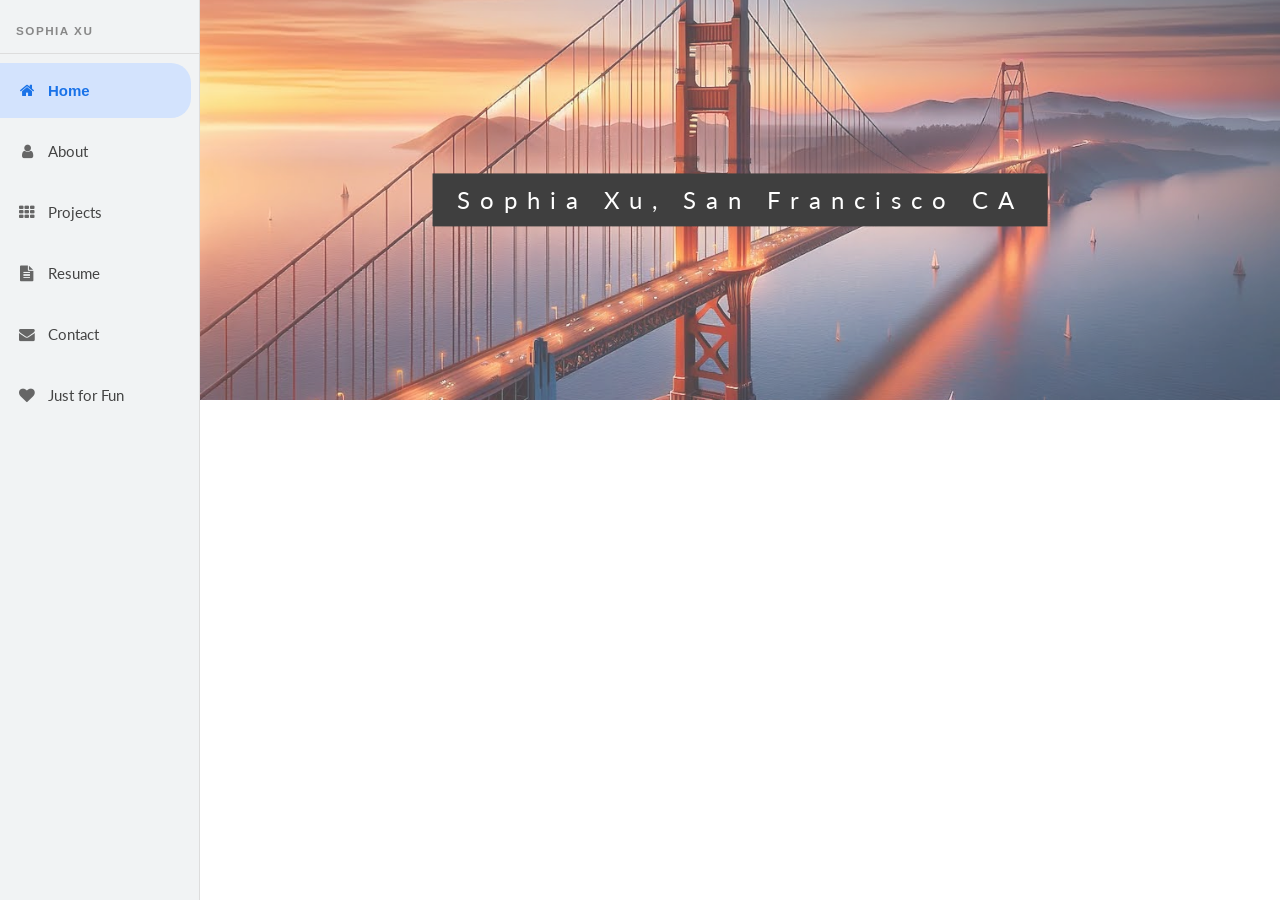
==== commit 4e8b329a: "more  changes" ====
--- a/index.html
+++ b/index.html
@@ -23,8 +23,9 @@
       <a href="#" onclick="return showSection('home')" id="tab-home"><i class="fa fa-home"></i> Home</a>
       <a href="#" onclick="return showSection('about')" id="tab-about"><i class="fa fa-user"></i> About</a>
       <a href="#" onclick="return showSection('portfolio')" id="tab-portfolio"><i class="fa fa-th"></i> Projects</a>
+      <a href="#" onclick="return showSection('resume')" id="tab-resume"><i class="fa fa-file-text"></i> Resume</a>
       <a href="#" onclick="return showSection('contact')" id="tab-contact"><i class="fa fa-envelope"></i> Contact</a>
-      <a href="#" onclick="return showSection('funfacts')" id="tab-funfacts"><i class="fa fa-heart"></i> Fun Facts</a>
+      <a href="#" onclick="return showSection('funfacts')" id="tab-funfacts"><i class="fa fa-heart"></i> Just for Fun</a>
     </nav>
 
     <!-- Main content: one section visible at a time -->
@@ -32,6 +33,7 @@
       <section class="page-section" id="home"></section>
       <section class="page-section" id="about"></section>
       <section class="page-section" id="portfolio"></section>
+      <section class="page-section" id="resume"></section>
       <section class="page-section" id="contact"></section>
       <section class="page-section" id="funfacts"></section>
     </div>
@@ -39,7 +41,7 @@
   </div>
 
   <script>
-    const sections = ['home', 'about', 'portfolio', 'contact', 'funfacts'];
+    const sections = ['home', 'about', 'portfolio', 'resume', 'contact', 'funfacts'];
     const loaded = {};
 
     async function showSection(id) {
--- a/main.css
+++ b/main.css
@@ -51,20 +51,20 @@
 .tab-sidebar a {
   display: flex;
   align-items: center;
-  gap: 10px;
-  padding: 11px 16px;
-  font-size: 0.85em;
+  gap: 12px;
+  padding: 14px 18px;
+  font-size: 1em;
   color: #444;
   text-decoration: none;
   border-radius: 0 20px 20px 0;
-  margin: 2px 8px 2px 0;
+  margin: 3px 8px 3px 0;
   transition: background 0.15s, color 0.15s;
   white-space: nowrap;
 }
 
 .tab-sidebar a i {
-  font-size: 0.95em;
-  width: 16px;
+  font-size: 1.05em;
+  width: 18px;
   text-align: center;
   color: #666;
   flex-shrink: 0;
@@ -137,6 +137,86 @@
 
 .w3-wide { letter-spacing: 10px; }
 .w3-hover-opacity { cursor: pointer; }
+
+/* ── Projects ───────────────────────────────────────────── */
+.projects-category-label {
+  margin: 40px 0 20px;
+  padding-left: 12px;
+  border-left: 4px solid #1a73e8;
+  color: #333;
+  letter-spacing: 1.5px;
+  text-transform: uppercase;
+  font-size: 1.2em;
+  font-weight: 700;
+}
+
+.projects-grid {
+  display: grid;
+  grid-template-columns: repeat(2, 1fr);
+  gap: 24px;
+  margin-bottom: 16px;
+}
+
+.project-card {
+  cursor: pointer;
+  border-radius: 10px;
+  overflow: hidden;
+  box-shadow: 0 2px 8px rgba(0,0,0,0.10);
+  transition: transform 0.18s, box-shadow 0.18s;
+  background: #fff;
+}
+
+.project-card:hover {
+  transform: translateY(-4px);
+  box-shadow: 0 8px 24px rgba(0,0,0,0.15);
+}
+
+.project-card img {
+  width: 100%;
+  height: 260px;
+  object-fit: cover;
+  display: block;
+}
+
+.project-card-body {
+  padding: 16px 20px;
+}
+
+.project-card-body h4 {
+  margin: 0 0 4px;
+  color: #222;
+  font-size: 1.05em;
+}
+
+.project-card-body p {
+  margin: 0;
+  font-size: 0.82em;
+  color: #888;
+}
+
+/* ── Project modals ─────────────────────────────────────── */
+@keyframes modalFadeIn {
+  from { opacity: 0; transform: scale(0.95) translateY(16px); }
+  to   { opacity: 1; transform: scale(1)    translateY(0);    }
+}
+
+.w3-modal-content {
+  border-radius: 16px !important;
+  overflow: hidden;
+  animation: modalFadeIn 0.25s ease;
+}
+
+/* ── Resume ─────────────────────────────────────────────── */
+.resume-container {
+  width: 100%;
+  height: 100vh;
+}
+
+.resume-container iframe {
+  width: 100%;
+  height: 100%;
+  border: none;
+}
 
 /* ── Extracurriculars column ────────────────────────────── */
 .EImage {
